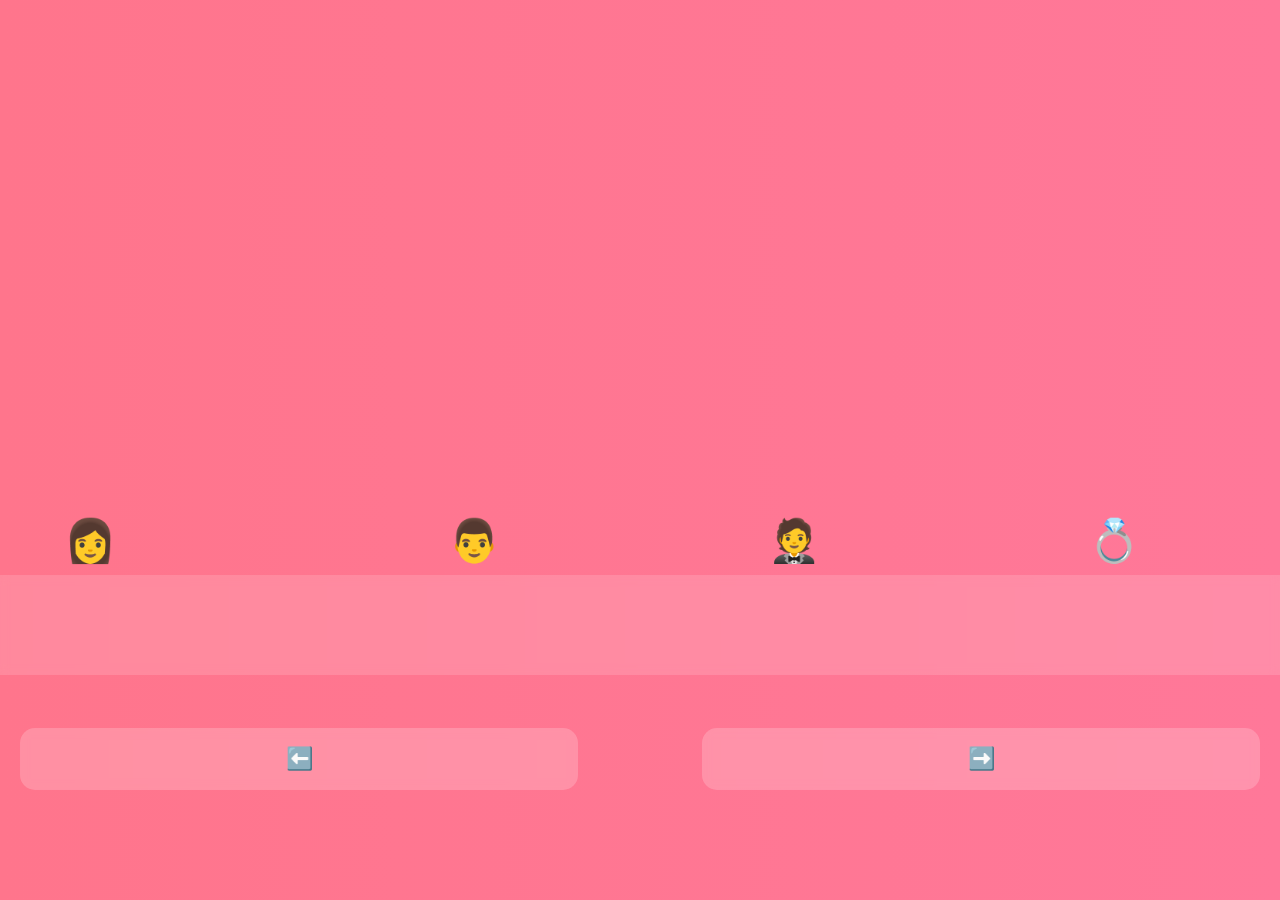
==== index.html @ 553edc07 "Add initial HTML structure for Love RPG game" ====
<!DOCTYPE html>
<html lang="de">
<head>
<meta charset="UTF-8">
<meta name="viewport" content="width=device-width, initial-scale=1.0, viewport-fit=cover">
<title>Ellahas Love RPG ❤️</title>

<style>
*{margin:0;padding:0;box-sizing:border-box;}

body{
font-family:-apple-system,BlinkMacSystemFont,sans-serif;
background:linear-gradient(270deg,#ff758c,#ff7eb3,#ff758c);
background-size:600% 600%;
animation:bgMove 12s ease infinite;
overflow:hidden;
color:white;
}

@keyframes bgMove{
0%{background-position:0% 50%}
50%{background-position:100% 50%}
100%{background-position:0% 50%}
}

#game{
position:relative;
height:75vh;
width:100vw;
overflow:hidden;
}

#ground{
position:absolute;
bottom:0;
width:100%;
height:100px;
background:rgba(255,255,255,0.15);
backdrop-filter:blur(5px);
}

#player{
position:absolute;
bottom:110px;
left:5%;
font-size:42px;
transition:0.15s linear;
}

.npc{
position:absolute;
bottom:110px;
font-size:42px;
}

#npc1{left:35%;}
#npc2{left:60%;}
#npc3{left:85%;}

#dialog{
position:fixed;
bottom:0;
width:100%;
background:rgba(0,0,0,0.85);
padding:20px;
display:none;
animation:slideUp 0.3s ease;
}

@keyframes slideUp{
from{transform:translateY(100%);}
to{transform:translateY(0);}
}

#dialog p{
margin-bottom:10px;
font-size:18px;
}

input{
width:100%;
padding:14px;
border-radius:10px;
border:none;
font-size:18px;
margin-bottom:10px;
}

button{
width:48%;
padding:14px;
border:none;
border-radius:10px;
font-size:18px;
background:#ff4d6d;
color:white;
}

#controls{
position:fixed;
bottom:110px;
width:100%;
display:flex;
justify-content:space-between;
padding:0 20px;
}

.ctrlBtn{
width:45%;
padding:18px;
font-size:22px;
border:none;
border-radius:15px;
background:rgba(255,255,255,0.2);
color:white;
backdrop-filter:blur(5px);
}

.heart{
position:fixed;
font-size:24px;
animation:fall 3s linear forwards;
}

@keyframes fall{
0%{transform:translateY(-50px);opacity:1;}
100%{transform:translateY(110vh);opacity:0;}
}

#final{
display:none;
position:fixed;
top:0;
left:0;
width:100%;
height:100%;
background:rgba(0,0,0,0.9);
justify-content:center;
align-items:center;
text-align:center;
flex-direction:column;
animation:fadeIn 1s ease forwards;
}

@keyframes fadeIn{
from{opacity:0;}
to{opacity:1;}
}

#final h1{
font-size:32px;
margin-bottom:20px;
}

</style>
</head>

<body>

<div id="game">
<div id="player">👩</div>
<div class="npc" id="npc1">👨</div>
<div class="npc" id="npc2">🤵</div>
<div class="npc" id="npc3">💍</div>
<div id="ground"></div>
</div>

<div id="controls">
<button class="ctrlBtn" onclick="move(-4)">⬅️</button>
<button class="ctrlBtn" onclick="move(4)">➡️</button>
</div>

<div id="dialog">
<p id="question"></p>
<input id="answer" placeholder="TT.MM.JJJJ">
<button onclick="submitAnswer()">Antwort</button>
</div>

<div id="final">
<h1>❤️ Ellaha ❤️</h1>
<p>Du hast jeden Weg gemeistert.</p>
<p>Und ich wähle dich.</p>
<p>Heute. Morgen. Für immer.</p>
</div>

<script>

let pos=5;
let stage=1;

function move(step){
pos+=step;
if(pos<0)pos=0;
if(pos>90)pos=90;
document.getElementById("player").style.left=pos+"%";
checkNPC();
}

function checkNPC(){
if(stage===1 && pos>33 && pos<40){
openDialog("Weißt du noch… wann wurdest du geboren?");
}
if(stage===2 && pos>58 && pos<65){
openDialog("Wann war unser erstes Date?");
}
if(stage===3 && pos>83){
openDialog("Wann haben wir geheiratet?");
}
}

function openDialog(text){
document.getElementById("question").innerText=text;
document.getElementById("dialog").style.display="block";
}

function closeDialog(){
document.getElementById("dialog").style.display="none";
document.getElementById("answer").value="";
}

function hearts(amount){
for(let i=0;i<amount;i++){
let h=document.createElement("div");
h.className="heart";
h.innerHTML="❤️";
h.style.left=Math.random()*100+"vw";
h.style.fontSize=(20+Math.random()*25)+"px";
document.body.appendChild(h);
setTimeout(()=>h.remove(),3000);
}
}

function explosion(){
setInterval(()=>{
let h=document.createElement("div");
h.className="heart";
h.innerHTML="❤️";
h.style.left=Math.random()*100+"vw";
h.style.fontSize="40px";
document.body.appendChild(h);
setTimeout(()=>h.remove(),3000);
},200);
}

function submitAnswer(){
let val=document.getElementById("answer").value;

if(stage===1 && val==="10.03.1993"){
hearts(15);
stage=2;
closeDialog();
}
else if(stage===2 && val==="14.06.2025"){
hearts(30);
stage=3;
closeDialog();
}
else if(stage===3 && val==="24.08.2025"){
hearts(60);
closeDialog();
document.getElementById("final").style.display="flex";
explosion();
}
else{
navigator.vibrate && navigator.vibrate(200);
alert("Fast ❤️ Versuch es nochmal");
}
}

</script>

</body>
</html>
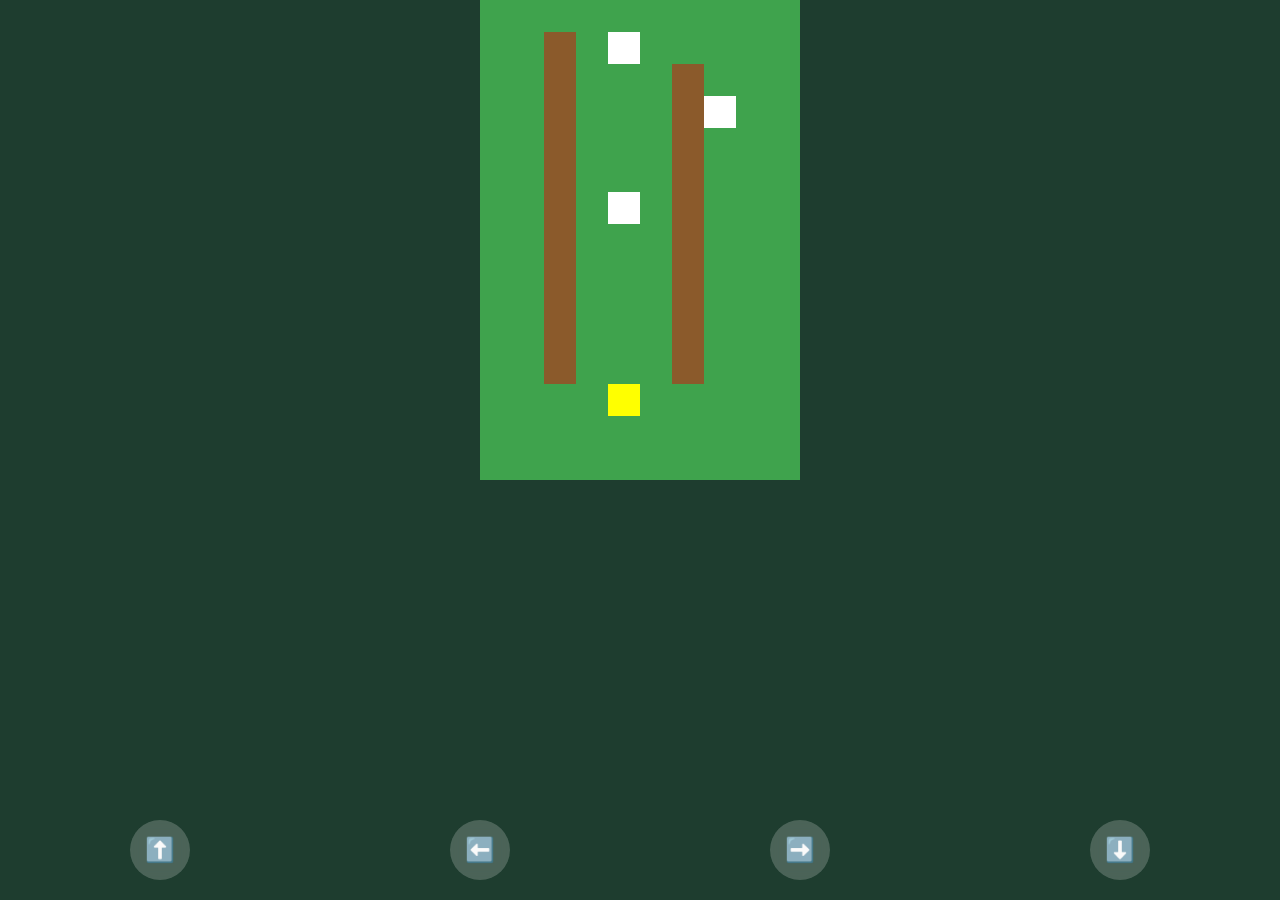
==== commit 297ca0f3: "Add initial HTML structure for RPG game" ====
--- a/index.html
+++ b/index.html
@@ -3,128 +3,68 @@
 <head>
 <meta charset="UTF-8">
 <meta name="viewport" content="width=device-width, initial-scale=1.0, viewport-fit=cover">
-<title>Ellahas Love RPG ❤️</title>
+<title>Ellahas Zelda Love RPG ❤️</title>
 
 <style>
 *{margin:0;padding:0;box-sizing:border-box;}
-
 body{
+background:#1e3d2f;
 font-family:-apple-system,BlinkMacSystemFont,sans-serif;
-background:linear-gradient(270deg,#ff758c,#ff7eb3,#ff758c);
-background-size:600% 600%;
-animation:bgMove 12s ease infinite;
 overflow:hidden;
 color:white;
 }
 
-@keyframes bgMove{
-0%{background-position:0% 50%}
-50%{background-position:100% 50%}
-100%{background-position:0% 50%}
-}
-
-#game{
-position:relative;
-height:75vh;
-width:100vw;
-overflow:hidden;
-}
-
-#ground{
-position:absolute;
-bottom:0;
-width:100%;
-height:100px;
-background:rgba(255,255,255,0.15);
+canvas{
+display:block;
+margin:0 auto;
+background:#3fa34d;
+image-rendering:pixelated;
+}
+
+#controls{
+position:fixed;
+bottom:20px;
+width:100%;
+display:flex;
+justify-content:space-around;
+}
+
+.ctrl{
+width:60px;
+height:60px;
+border-radius:50%;
+border:none;
+font-size:24px;
+background:rgba(255,255,255,0.2);
+color:white;
 backdrop-filter:blur(5px);
 }
-
-#player{
-position:absolute;
-bottom:110px;
-left:5%;
-font-size:42px;
-transition:0.15s linear;
-}
-
-.npc{
-position:absolute;
-bottom:110px;
-font-size:42px;
-}
-
-#npc1{left:35%;}
-#npc2{left:60%;}
-#npc3{left:85%;}
 
 #dialog{
 position:fixed;
 bottom:0;
 width:100%;
-background:rgba(0,0,0,0.85);
-padding:20px;
+background:rgba(0,0,0,0.9);
+padding:15px;
 display:none;
-animation:slideUp 0.3s ease;
-}
-
-@keyframes slideUp{
-from{transform:translateY(100%);}
-to{transform:translateY(0);}
-}
-
-#dialog p{
-margin-bottom:10px;
-font-size:18px;
 }
 
 input{
 width:100%;
-padding:14px;
-border-radius:10px;
+padding:10px;
+margin-top:8px;
+border-radius:8px;
 border:none;
-font-size:18px;
-margin-bottom:10px;
-}
-
-button{
-width:48%;
-padding:14px;
+}
+
+button.answer{
+margin-top:8px;
+width:100%;
+padding:10px;
 border:none;
-border-radius:10px;
-font-size:18px;
+border-radius:8px;
 background:#ff4d6d;
 color:white;
-}
-
-#controls{
-position:fixed;
-bottom:110px;
-width:100%;
-display:flex;
-justify-content:space-between;
-padding:0 20px;
-}
-
-.ctrlBtn{
-width:45%;
-padding:18px;
-font-size:22px;
-border:none;
-border-radius:15px;
-background:rgba(255,255,255,0.2);
-color:white;
-backdrop-filter:blur(5px);
-}
-
-.heart{
-position:fixed;
-font-size:24px;
-animation:fall 3s linear forwards;
-}
-
-@keyframes fall{
-0%{transform:translateY(-50px);opacity:1;}
-100%{transform:translateY(110vh);opacity:0;}
 }
 
 #final{
@@ -134,81 +74,119 @@
 left:0;
 width:100%;
 height:100%;
-background:rgba(0,0,0,0.9);
+background:black;
 justify-content:center;
 align-items:center;
+flex-direction:column;
 text-align:center;
-flex-direction:column;
-animation:fadeIn 1s ease forwards;
-}
-
-@keyframes fadeIn{
-from{opacity:0;}
-to{opacity:1;}
-}
-
-#final h1{
-font-size:32px;
-margin-bottom:20px;
-}
-
+}
 </style>
 </head>
 
 <body>
 
-<div id="game">
-<div id="player">👩</div>
-<div class="npc" id="npc1">👨</div>
-<div class="npc" id="npc2">🤵</div>
-<div class="npc" id="npc3">💍</div>
-<div id="ground"></div>
-</div>
+<canvas id="game" width="320" height="480"></canvas>
 
 <div id="controls">
-<button class="ctrlBtn" onclick="move(-4)">⬅️</button>
-<button class="ctrlBtn" onclick="move(4)">➡️</button>
+<button class="ctrl" onclick="move(0,-1)">⬆️</button>
+<button class="ctrl" onclick="move(-1,0)">⬅️</button>
+<button class="ctrl" onclick="move(1,0)">➡️</button>
+<button class="ctrl" onclick="move(0,1)">⬇️</button>
 </div>
 
 <div id="dialog">
 <p id="question"></p>
 <input id="answer" placeholder="TT.MM.JJJJ">
-<button onclick="submitAnswer()">Antwort</button>
+<button class="answer" onclick="checkAnswer()">Antwort</button>
 </div>
 
 <div id="final">
 <h1>❤️ Ellaha ❤️</h1>
-<p>Du hast jeden Weg gemeistert.</p>
-<p>Und ich wähle dich.</p>
-<p>Heute. Morgen. Für immer.</p>
+<p>Unsere Reise endet nie.</p>
+<p>Du bist mein Abenteuer.</p>
 </div>
 
 <script>
-
-let pos=5;
+const canvas=document.getElementById("game");
+const ctx=canvas.getContext("2d");
+
+const tile=32;
 let stage=1;
 
-function move(step){
-pos+=step;
-if(pos<0)pos=0;
-if(pos>90)pos=90;
-document.getElementById("player").style.left=pos+"%";
+let player={x:4,y:12};
+let npcs=[
+{x:4,y:6},
+{x:7,y:3},
+{x:4,y:1}
+];
+
+const map=[
+"GGGGGGGGGG",
+"GGTGGGGGGG",
+"GGTGGGTGGG",
+"GGTGGGTGGG",
+"GGTGGGTGGG",
+"GGTGGGTGGG",
+"GGTGGGTGGG",
+"GGTGGGTGGG",
+"GGTGGGTGGG",
+"GGTGGGTGGG",
+"GGTGGGTGGG",
+"GGTGGGTGGG",
+"GGGGGGGGGG"
+];
+
+function draw(){
+ctx.clearRect(0,0,canvas.width,canvas.height);
+
+for(let y=0;y<map.length;y++){
+for(let x=0;x<map[y].length;x++){
+if(map[y][x]==="G"){
+ctx.fillStyle="#3fa34d";
+ctx.fillRect(x*tile,y*tile,tile,tile);
+}
+if(map[y][x]==="T"){
+ctx.fillStyle="#8b5a2b";
+ctx.fillRect(x*tile,y*tile,tile,tile);
+}
+}
+}
+
+ctx.fillStyle="yellow";
+ctx.fillRect(player.x*tile,player.y*tile,tile,tile);
+
+ctx.fillStyle="white";
+npcs.forEach(n=>{
+ctx.fillRect(n.x*tile,n.y*tile,tile,tile);
+});
+}
+
+function move(dx,dy){
+let nx=player.x+dx;
+let ny=player.y+dy;
+
+if(nx>=0 && nx<10 && ny>=0 && ny<13){
+player.x=nx;
+player.y=ny;
 checkNPC();
+draw();
+}
 }
 
 function checkNPC(){
-if(stage===1 && pos>33 && pos<40){
-openDialog("Weißt du noch… wann wurdest du geboren?");
-}
-if(stage===2 && pos>58 && pos<65){
-openDialog("Wann war unser erstes Date?");
-}
-if(stage===3 && pos>83){
-openDialog("Wann haben wir geheiratet?");
-}
-}
-
-function openDialog(text){
+if(stage<=3){
+let npc=npcs[stage-1];
+if(player.x===npc.x && player.y===npc.y){
+openDialog();
+}
+}
+}
+
+function openDialog(){
+let text="";
+if(stage===1) text="Wann bist du geboren?";
+if(stage===2) text="Wann war unser erstes Date?";
+if(stage===3) text="Wann haben wir geheiratet?";
 document.getElementById("question").innerText=text;
 document.getElementById("dialog").style.display="block";
 }
@@ -221,52 +199,41 @@
 function hearts(amount){
 for(let i=0;i<amount;i++){
 let h=document.createElement("div");
-h.className="heart";
 h.innerHTML="❤️";
+h.style.position="fixed";
 h.style.left=Math.random()*100+"vw";
-h.style.fontSize=(20+Math.random()*25)+"px";
+h.style.top="-20px";
+h.style.fontSize=(20+Math.random()*30)+"px";
 document.body.appendChild(h);
+h.animate([{transform:"translateY(0px)"},{transform:"translateY(600px)"}],{duration:3000});
 setTimeout(()=>h.remove(),3000);
 }
 }
 
-function explosion(){
-setInterval(()=>{
-let h=document.createElement("div");
-h.className="heart";
-h.innerHTML="❤️";
-h.style.left=Math.random()*100+"vw";
-h.style.fontSize="40px";
-document.body.appendChild(h);
-setTimeout(()=>h.remove(),3000);
-},200);
-}
-
-function submitAnswer(){
+function checkAnswer(){
 let val=document.getElementById("answer").value;
 
 if(stage===1 && val==="10.03.1993"){
 hearts(15);
-stage=2;
+stage++;
 closeDialog();
 }
 else if(stage===2 && val==="14.06.2025"){
 hearts(30);
-stage=3;
+stage++;
 closeDialog();
 }
 else if(stage===3 && val==="24.08.2025"){
 hearts(60);
 closeDialog();
 document.getElementById("final").style.display="flex";
-explosion();
 }
 else{
-navigator.vibrate && navigator.vibrate(200);
-alert("Fast ❤️ Versuch es nochmal");
-}
-}
-
+alert("Fast ❤️");
+}
+}
+
+draw();
 </script>
 
 </body>
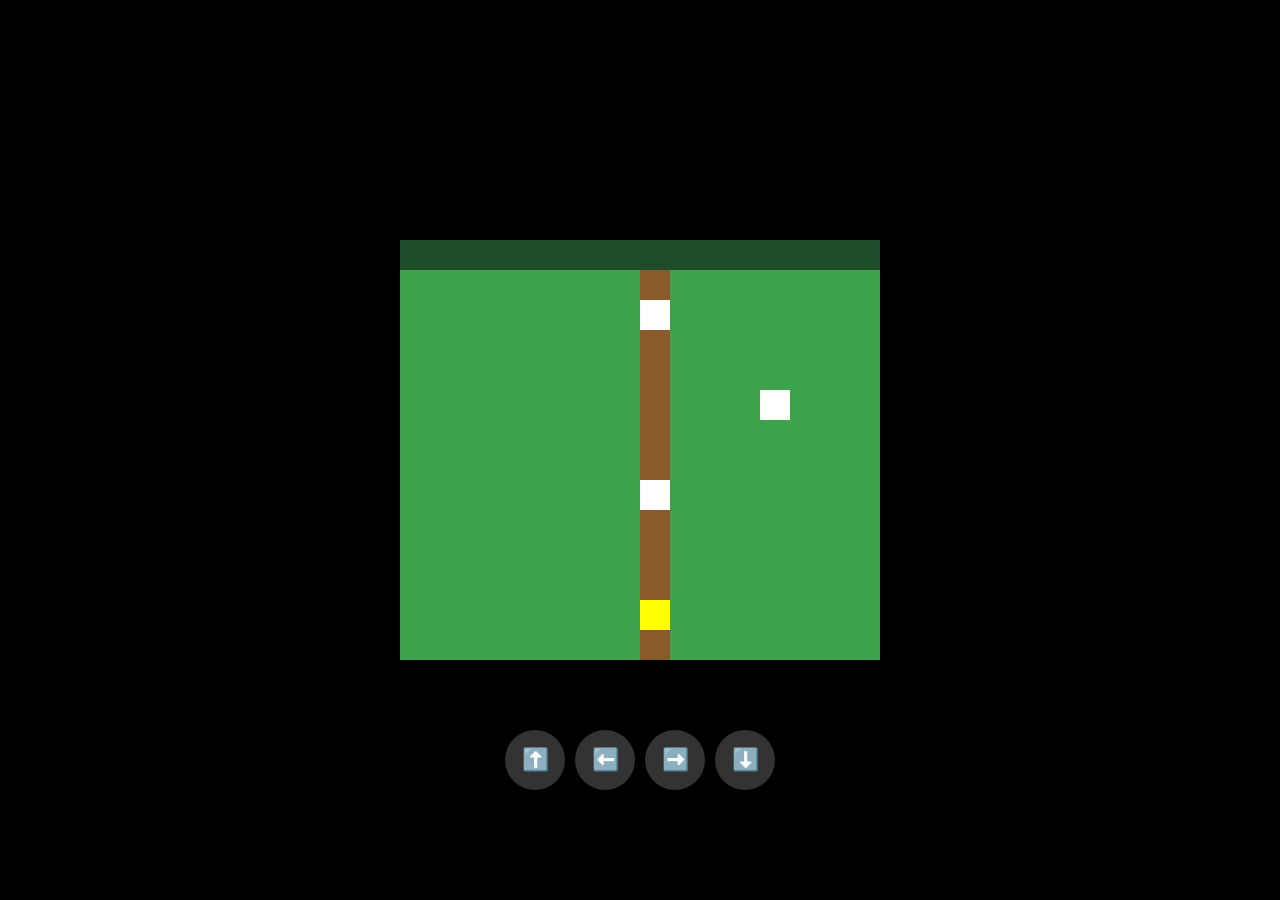
==== commit c78ad0cc: "Add initial HTML structure for game" ====
--- a/index.html
+++ b/index.html
@@ -3,30 +3,73 @@
 <head>
 <meta charset="UTF-8">
 <meta name="viewport" content="width=device-width, initial-scale=1.0, viewport-fit=cover">
-<title>Ellahas Zelda Love RPG ❤️</title>
+<title>Ellahas 16‑Bit Liebesabenteuer ❤️</title>
 
 <style>
-*{margin:0;padding:0;box-sizing:border-box;}
-body{
-background:#1e3d2f;
-font-family:-apple-system,BlinkMacSystemFont,sans-serif;
+html,body{
+margin:0;
+background:black;
 overflow:hidden;
+font-family:monospace;
+}
+
+#container{
+display:flex;
+justify-content:center;
+align-items:center;
+height:100vh;
+}
+
+canvas{
+image-rendering:pixelated;
+width:100vw;
+max-width:480px;
+height:auto;
+background:#2c5f2d;
+}
+
+#dialog{
+position:fixed;
+bottom:0;
+width:100%;
+max-width:480px;
+left:50%;
+transform:translateX(-50%);
+background:#111;
 color:white;
-}
-
-canvas{
-display:block;
-margin:0 auto;
-background:#3fa34d;
-image-rendering:pixelated;
+padding:12px;
+display:none;
+border-top:4px solid white;
+}
+
+#dialogText{
+min-height:40px;
+}
+
+input{
+width:100%;
+margin-top:8px;
+padding:8px;
+font-size:16px;
+}
+
+button{
+width:100%;
+margin-top:6px;
+padding:8px;
+font-size:16px;
+background:#ff4d6d;
+color:white;
+border:none;
 }
 
 #controls{
 position:fixed;
-bottom:20px;
+bottom:110px;
 width:100%;
 display:flex;
-justify-content:space-around;
+justify-content:center;
+gap:10px;
 }
 
 .ctrl{
@@ -34,58 +77,17 @@
 height:60px;
 border-radius:50%;
 border:none;
-font-size:24px;
+font-size:22px;
 background:rgba(255,255,255,0.2);
 color:white;
-backdrop-filter:blur(5px);
-}
-
-#dialog{
-position:fixed;
-bottom:0;
-width:100%;
-background:rgba(0,0,0,0.9);
-padding:15px;
-display:none;
-}
-
-input{
-width:100%;
-padding:10px;
-margin-top:8px;
-border-radius:8px;
-border:none;
-}
-
-button.answer{
-margin-top:8px;
-width:100%;
-padding:10px;
-border:none;
-border-radius:8px;
-background:#ff4d6d;
-color:white;
-}
-
-#final{
-display:none;
-position:fixed;
-top:0;
-left:0;
-width:100%;
-height:100%;
-background:black;
-justify-content:center;
-align-items:center;
-flex-direction:column;
-text-align:center;
 }
 </style>
 </head>
-
 <body>
 
-<canvas id="game" width="320" height="480"></canvas>
+<div id="container">
+<canvas id="game" width="256" height="224"></canvas>
+</div>
 
 <div id="controls">
 <button class="ctrl" onclick="move(0,-1)">⬆️</button>
@@ -95,81 +97,71 @@
 </div>
 
 <div id="dialog">
-<p id="question"></p>
+<div id="dialogText"></div>
 <input id="answer" placeholder="TT.MM.JJJJ">
-<button class="answer" onclick="checkAnswer()">Antwort</button>
-</div>
-
-<div id="final">
-<h1>❤️ Ellaha ❤️</h1>
-<p>Unsere Reise endet nie.</p>
-<p>Du bist mein Abenteuer.</p>
+<button onclick="submitAnswer()">Antwort</button>
 </div>
 
 <script>
 const canvas=document.getElementById("game");
 const ctx=canvas.getContext("2d");
 
-const tile=32;
+const tile=16;
 let stage=1;
-
-let player={x:4,y:12};
-let npcs=[
-{x:4,y:6},
-{x:7,y:3},
-{x:4,y:1}
+let typingIndex=0;
+let typingText="";
+let typingInterval;
+
+let player={x:8,y:12,frame:0};
+
+const npcs=[
+{x:8,y:8},
+{x:12,y:5},
+{x:8,y:2}
 ];
 
-const map=[
-"GGGGGGGGGG",
-"GGTGGGGGGG",
-"GGTGGGTGGG",
-"GGTGGGTGGG",
-"GGTGGGTGGG",
-"GGTGGGTGGG",
-"GGTGGGTGGG",
-"GGTGGGTGGG",
-"GGTGGGTGGG",
-"GGTGGGTGGG",
-"GGTGGGTGGG",
-"GGTGGGTGGG",
-"GGGGGGGGGG"
-];
-
-function draw(){
-ctx.clearRect(0,0,canvas.width,canvas.height);
-
-for(let y=0;y<map.length;y++){
-for(let x=0;x<map[y].length;x++){
-if(map[y][x]==="G"){
-ctx.fillStyle="#3fa34d";
+function drawTile(x,y,color){
+ctx.fillStyle=color;
 ctx.fillRect(x*tile,y*tile,tile,tile);
 }
-if(map[y][x]==="T"){
-ctx.fillStyle="#8b5a2b";
-ctx.fillRect(x*tile,y*tile,tile,tile);
-}
-}
-}
-
+
+function drawMap(){
+for(let y=0;y<14;y++){
+for(let x=0;x<16;x++){
+drawTile(x,y,"#3fa34d"); // grass
+if(x===8) drawTile(x,y,"#8b5a2b"); // path
+if(y===0) drawTile(x,y,"#1f4d2b"); // trees line
+}
+}
+}
+
+function drawPlayer(){
 ctx.fillStyle="yellow";
 ctx.fillRect(player.x*tile,player.y*tile,tile,tile);
-
+}
+
+function drawNPCs(){
 ctx.fillStyle="white";
 npcs.forEach(n=>{
 ctx.fillRect(n.x*tile,n.y*tile,tile,tile);
 });
 }
 
+function render(){
+ctx.clearRect(0,0,256,224);
+drawMap();
+drawNPCs();
+drawPlayer();
+}
+
 function move(dx,dy){
 let nx=player.x+dx;
 let ny=player.y+dy;
-
-if(nx>=0 && nx<10 && ny>=0 && ny<13){
+if(nx>=0 && nx<16 && ny>=0 && ny<14){
 player.x=nx;
 player.y=ny;
 checkNPC();
-draw();
+render();
 }
 }
 
@@ -184,11 +176,26 @@
 
 function openDialog(){
 let text="";
-if(stage===1) text="Wann bist du geboren?";
+if(stage===1) text="Weißt du noch… wann wurdest du geboren?";
 if(stage===2) text="Wann war unser erstes Date?";
 if(stage===3) text="Wann haben wir geheiratet?";
-document.getElementById("question").innerText=text;
 document.getElementById("dialog").style.display="block";
+typeText(text);
+}
+
+function typeText(text){
+typingText=text;
+typingIndex=0;
+document.getElementById("dialogText").innerText="";
+clearInterval(typingInterval);
+typingInterval=setInterval(()=>{
+if(typingIndex<typingText.length){
+document.getElementById("dialogText").innerText+=typingText[typingIndex];
+typingIndex++;
+}else{
+clearInterval(typingInterval);
+}
+},30);
 }
 
 function closeDialog(){
@@ -203,14 +210,14 @@
 h.style.position="fixed";
 h.style.left=Math.random()*100+"vw";
 h.style.top="-20px";
-h.style.fontSize=(20+Math.random()*30)+"px";
+h.style.fontSize=(20+Math.random()*20)+"px";
 document.body.appendChild(h);
-h.animate([{transform:"translateY(0px)"},{transform:"translateY(600px)"}],{duration:3000});
-setTimeout(()=>h.remove(),3000);
-}
-}
-
-function checkAnswer(){
+h.animate([{transform:"translateY(0px)"},{transform:"translateY(600px)"}],{duration:2000});
+setTimeout(()=>h.remove(),2000);
+}
+}
+
+function submitAnswer(){
 let val=document.getElementById("answer").value;
 
 if(stage===1 && val==="10.03.1993"){
@@ -226,14 +233,23 @@
 else if(stage===3 && val==="24.08.2025"){
 hearts(60);
 closeDialog();
-document.getElementById("final").style.display="flex";
+showFinal();
 }
 else{
 alert("Fast ❤️");
 }
 }
 
-draw();
+function showFinal(){
+ctx.fillStyle="black";
+ctx.fillRect(0,0,256,224);
+ctx.fillStyle="white";
+ctx.font="16px monospace";
+ctx.fillText("❤️ Ellaha ❤️",60,100);
+ctx.fillText("Du bist mein Abenteuer.",40,130);
+}
+
+render();
 </script>
 
 </body>
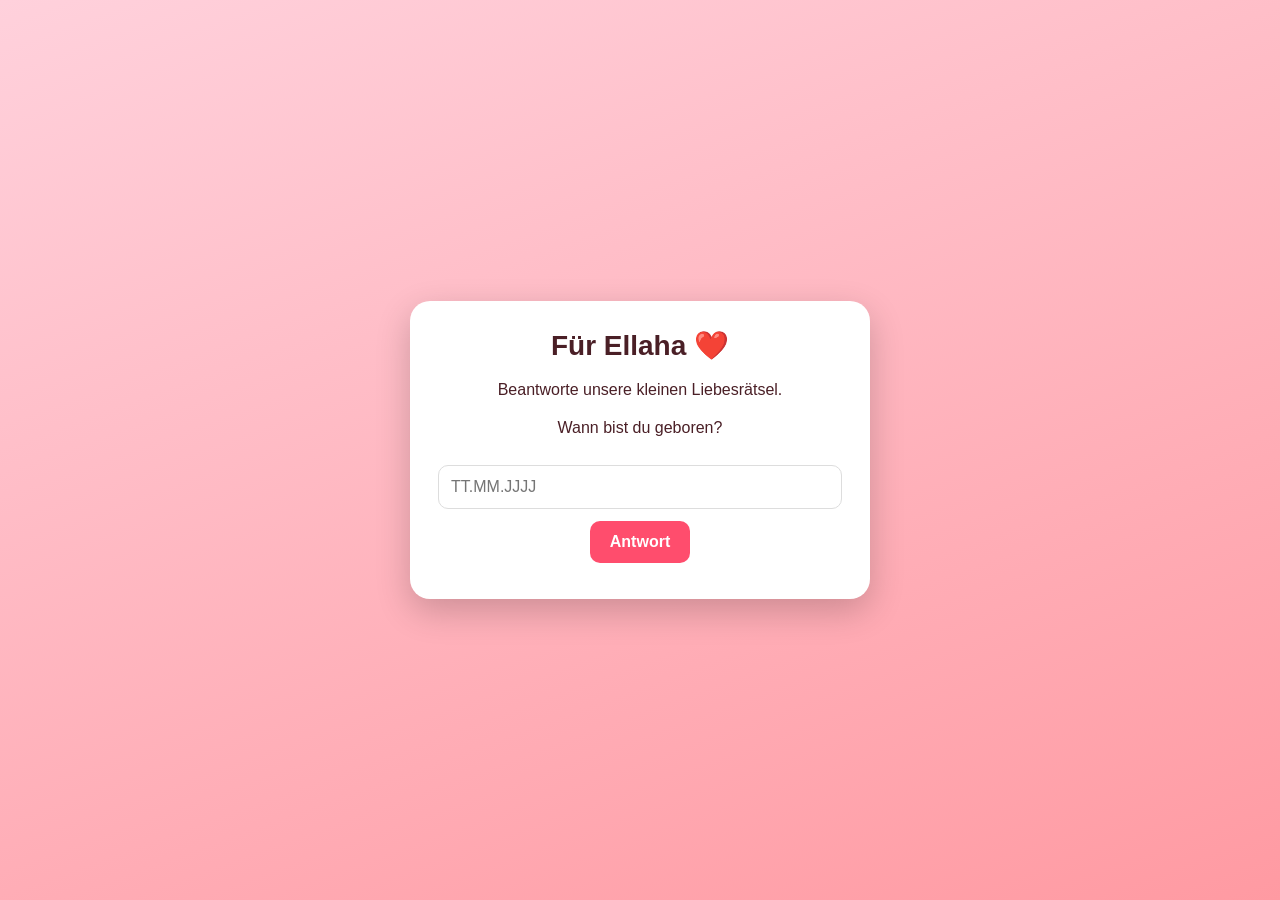
==== commit 2ca37c4d: "Add files via upload" ====
--- a/index.html
+++ b/index.html
@@ -1,255 +1,225 @@
+
 <!DOCTYPE html>
 <html lang="de">
 <head>
 <meta charset="UTF-8">
-<meta name="viewport" content="width=device-width, initial-scale=1.0, viewport-fit=cover">
-<title>Ellahas 16‑Bit Liebesabenteuer ❤️</title>
+<meta name="viewport" content="width=device-width, initial-scale=1.0">
+<title>Für Ellaha ❤️</title>
 
 <style>
-html,body{
+
+body{
 margin:0;
-background:black;
-overflow:hidden;
-font-family:monospace;
-}
-
-#container{
+font-family:-apple-system,BlinkMacSystemFont,"Segoe UI",Roboto,Arial;
+background:linear-gradient(160deg,#ffd1dc,#ff9aa2);
 display:flex;
 justify-content:center;
 align-items:center;
-height:100vh;
-}
-
-canvas{
-image-rendering:pixelated;
-width:100vw;
-max-width:480px;
-height:auto;
-background:#2c5f2d;
-}
-
-#dialog{
-position:fixed;
-bottom:0;
-width:100%;
-max-width:480px;
-left:50%;
-transform:translateX(-50%);
-background:#111;
-color:white;
+min-height:100vh;
+text-align:center;
+color:#4a1f26;
+overflow-x:hidden;
+}
+
+.container{
+width:92%;
+max-width:420px;
+background:white;
+border-radius:20px;
+padding:28px 20px 36px 20px;
+box-shadow:0 12px 35px rgba(0,0,0,0.2);
+}
+
+h1{
+margin-top:0;
+font-size:28px;
+}
+
+.question{
+display:none;
+margin-top:20px;
+animation:fade 0.6s ease;
+}
+
+input{
+width:90%;
 padding:12px;
-display:none;
-border-top:4px solid white;
-}
-
-#dialogText{
-min-height:40px;
-}
-
-input{
-width:100%;
-margin-top:8px;
-padding:8px;
 font-size:16px;
+border-radius:10px;
+border:1px solid #ddd;
+margin-top:12px;
 }
 
 button{
-width:100%;
-margin-top:6px;
-padding:8px;
+margin-top:12px;
+padding:12px 20px;
 font-size:16px;
+border:none;
+border-radius:10px;
 background:#ff4d6d;
 color:white;
-border:none;
-}
-
-#controls{
+font-weight:bold;
+}
+
+button:active{
+transform:scale(0.97);
+}
+
+@keyframes fade{
+from{opacity:0;transform:translateY(10px)}
+to{opacity:1;transform:translateY(0)}
+}
+
+.heart{
 position:fixed;
-bottom:110px;
-width:100%;
-display:flex;
-justify-content:center;
-gap:10px;
-}
-
-.ctrl{
-width:60px;
-height:60px;
-border-radius:50%;
-border:none;
+pointer-events:none;
+animation:fall linear forwards;
+}
+
+@keyframes fall{
+0%{transform:translateY(-10vh) rotate(0deg);opacity:1;}
+100%{transform:translateY(110vh) rotate(360deg);opacity:0;}
+}
+
+#final{
+display:none;
 font-size:22px;
-background:rgba(255,255,255,0.2);
-color:white;
-}
+margin-top:15px;
+animation:fade 1s ease;
+}
+
 </style>
 </head>
+
 <body>
 
-<div id="container">
-<canvas id="game" width="256" height="224"></canvas>
-</div>
-
-<div id="controls">
-<button class="ctrl" onclick="move(0,-1)">⬆️</button>
-<button class="ctrl" onclick="move(-1,0)">⬅️</button>
-<button class="ctrl" onclick="move(1,0)">➡️</button>
-<button class="ctrl" onclick="move(0,1)">⬇️</button>
-</div>
-
-<div id="dialog">
-<div id="dialogText"></div>
-<input id="answer" placeholder="TT.MM.JJJJ">
-<button onclick="submitAnswer()">Antwort</button>
+<div class="container">
+
+<h1>Für Ellaha ❤️</h1>
+<p>Beantworte unsere kleinen Liebesrätsel.</p>
+
+<div class="question" id="q1box">
+<p>Wann bist du geboren?</p>
+<input id="q1" placeholder="TT.MM.JJJJ">
+<br>
+<button onclick="check(1)">Antwort</button>
+</div>
+
+<div class="question" id="q2box">
+<p>Wann war unser erstes Date?</p>
+<input id="q2" placeholder="TT.MM.JJJJ">
+<br>
+<button onclick="check(2)">Antwort</button>
+</div>
+
+<div class="question" id="q3box">
+<p>Wann haben wir uns verlobt?</p>
+<input id="q3" placeholder="TT.MM.JJJJ">
+<br>
+<button onclick="check(3)">Antwort</button>
+</div>
+
+<div class="question" id="q4box">
+<p>Wann haben wir geheiratet?</p>
+<input id="q4" placeholder="TT.MM.JJJJ">
+<br>
+<button onclick="check(4)">Antwort</button>
+</div>
+
+<div id="final">
+❤️ Ellaha ❤️
+<br><br>
+Jeder dieser Tage hat mein Leben verändert.
+<br><br>
+Und das Schönste ist:
+<br><br>
+Unsere Geschichte hat gerade erst begonnen.
+</div>
+
 </div>
 
 <script>
-const canvas=document.getElementById("game");
-const ctx=canvas.getContext("2d");
-
-const tile=16;
-let stage=1;
-let typingIndex=0;
-let typingText="";
-let typingInterval;
-
-let player={x:8,y:12,frame:0};
-
-const npcs=[
-{x:8,y:8},
-{x:12,y:5},
-{x:8,y:2}
-];
-
-function drawTile(x,y,color){
-ctx.fillStyle=color;
-ctx.fillRect(x*tile,y*tile,tile,tile);
-}
-
-function drawMap(){
-for(let y=0;y<14;y++){
-for(let x=0;x<16;x++){
-drawTile(x,y,"#3fa34d"); // grass
-if(x===8) drawTile(x,y,"#8b5a2b"); // path
-if(y===0) drawTile(x,y,"#1f4d2b"); // trees line
-}
-}
-}
-
-function drawPlayer(){
-ctx.fillStyle="yellow";
-ctx.fillRect(player.x*tile,player.y*tile,tile,tile);
-}
-
-function drawNPCs(){
-ctx.fillStyle="white";
-npcs.forEach(n=>{
-ctx.fillRect(n.x*tile,n.y*tile,tile,tile);
-});
-}
-
-function render(){
-ctx.clearRect(0,0,256,224);
-drawMap();
-drawNPCs();
-drawPlayer();
-}
-
-function move(dx,dy){
-let nx=player.x+dx;
-let ny=player.y+dy;
-if(nx>=0 && nx<16 && ny>=0 && ny<14){
-player.x=nx;
-player.y=ny;
-checkNPC();
-render();
-}
-}
-
-function checkNPC(){
-if(stage<=3){
-let npc=npcs[stage-1];
-if(player.x===npc.x && player.y===npc.y){
-openDialog();
-}
-}
-}
-
-function openDialog(){
-let text="";
-if(stage===1) text="Weißt du noch… wann wurdest du geboren?";
-if(stage===2) text="Wann war unser erstes Date?";
-if(stage===3) text="Wann haben wir geheiratet?";
-document.getElementById("dialog").style.display="block";
-typeText(text);
-}
-
-function typeText(text){
-typingText=text;
-typingIndex=0;
-document.getElementById("dialogText").innerText="";
-clearInterval(typingInterval);
-typingInterval=setInterval(()=>{
-if(typingIndex<typingText.length){
-document.getElementById("dialogText").innerText+=typingText[typingIndex];
-typingIndex++;
+
+const answers={
+1:"10.03.1993",
+2:"14.06.2025",
+3:"23.08.2025",
+4:"24.08.2025"
+}
+
+let level=0
+
+function check(n){
+
+let val=document.getElementById("q"+n).value.trim()
+
+if(val===answers[n]){
+
+level++
+heartEffect(level)
+
+document.getElementById("q"+n+"box").style.display="none"
+
+if(n<4){
+document.getElementById("q"+(n+1)+"box").style.display="block"
 }else{
-clearInterval(typingInterval);
-}
-},30);
-}
-
-function closeDialog(){
-document.getElementById("dialog").style.display="none";
-document.getElementById("answer").value="";
-}
-
-function hearts(amount){
-for(let i=0;i<amount;i++){
-let h=document.createElement("div");
-h.innerHTML="❤️";
-h.style.position="fixed";
-h.style.left=Math.random()*100+"vw";
-h.style.top="-20px";
-h.style.fontSize=(20+Math.random()*20)+"px";
-document.body.appendChild(h);
-h.animate([{transform:"translateY(0px)"},{transform:"translateY(600px)"}],{duration:2000});
-setTimeout(()=>h.remove(),2000);
-}
-}
-
-function submitAnswer(){
-let val=document.getElementById("answer").value;
-
-if(stage===1 && val==="10.03.1993"){
-hearts(15);
-stage++;
-closeDialog();
-}
-else if(stage===2 && val==="14.06.2025"){
-hearts(30);
-stage++;
-closeDialog();
-}
-else if(stage===3 && val==="24.08.2025"){
-hearts(60);
-closeDialog();
-showFinal();
-}
-else{
-alert("Fast ❤️");
-}
-}
-
-function showFinal(){
-ctx.fillStyle="black";
-ctx.fillRect(0,0,256,224);
-ctx.fillStyle="white";
-ctx.font="16px monospace";
-ctx.fillText("❤️ Ellaha ❤️",60,100);
-ctx.fillText("Du bist mein Abenteuer.",40,130);
-}
-
-render();
+document.getElementById("final").style.display="block"
+megaHearts()
+}
+
+}else{
+
+navigator.vibrate?.(200)
+alert("Fast ❤️ Versuch es nochmal")
+
+}
+
+}
+
+function heartEffect(stage){
+
+let count=15*stage
+
+for(let i=0;i<count;i++){
+
+let h=document.createElement("div")
+h.className="heart"
+h.innerHTML="❤️"
+
+h.style.left=Math.random()*100+"vw"
+h.style.fontSize=(16+Math.random()*30*stage)+"px"
+h.style.animationDuration=(3+Math.random()*2)+"s"
+
+document.body.appendChild(h)
+
+setTimeout(()=>h.remove(),5000)
+
+}
+
+}
+
+function megaHearts(){
+
+setInterval(()=>{
+
+let h=document.createElement("div")
+h.className="heart"
+h.innerHTML="❤️"
+
+h.style.left=Math.random()*100+"vw"
+h.style.fontSize=(30+Math.random()*40)+"px"
+h.style.animationDuration=(4+Math.random()*3)+"s"
+
+document.body.appendChild(h)
+
+setTimeout(()=>h.remove(),7000)
+
+},250)
+
+}
+
+document.getElementById("q1box").style.display="block"
+
 </script>
 
 </body>
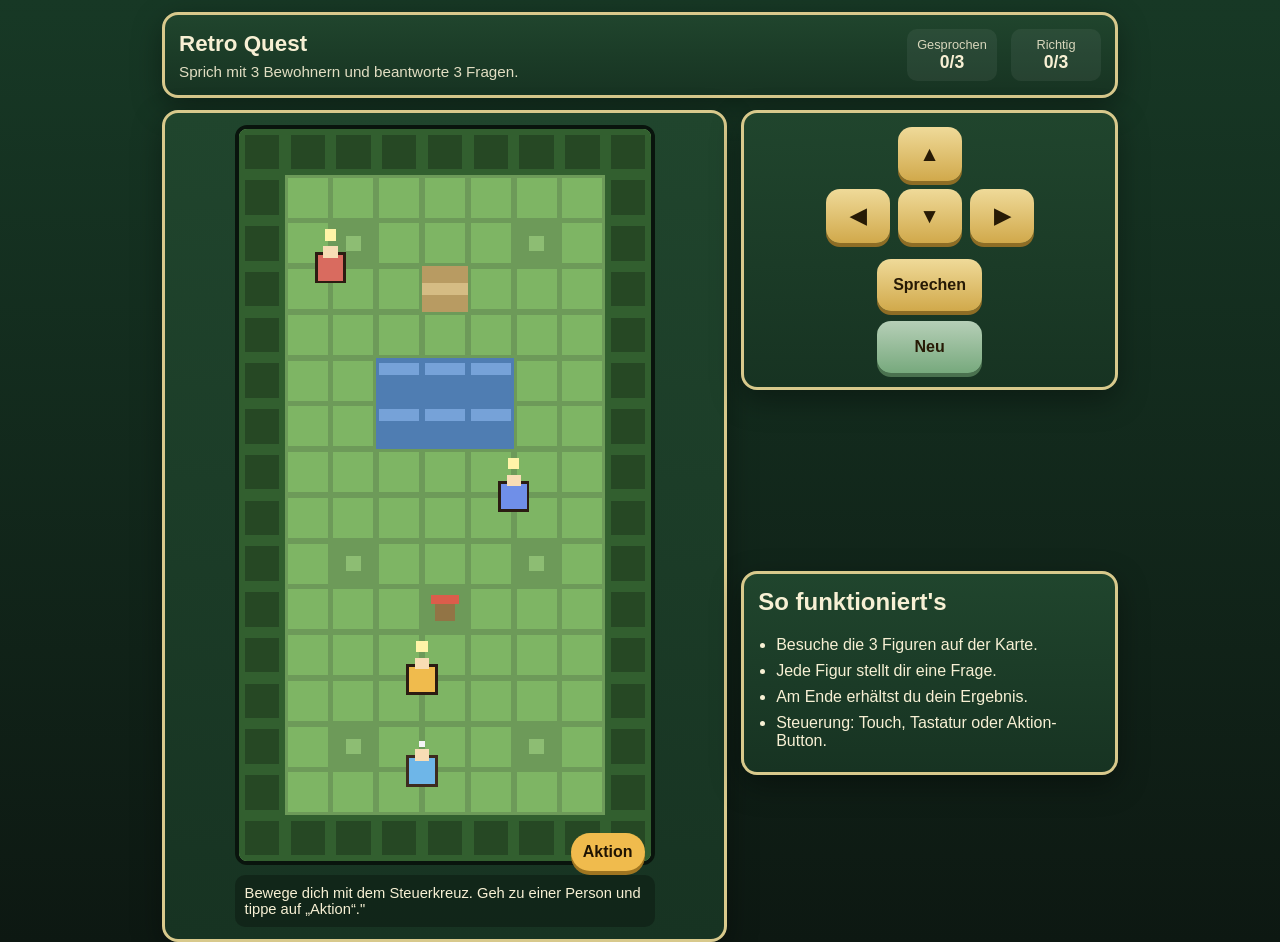
==== commit a08dcbfe: "Add files via upload" ====
--- a/index.html
+++ b/index.html
@@ -1,226 +1,90 @@
-
-<!DOCTYPE html>
+<!doctype html>
 <html lang="de">
 <head>
-<meta charset="UTF-8">
-<meta name="viewport" content="width=device-width, initial-scale=1.0">
-<title>Für Ellaha ❤️</title>
+  <meta charset="UTF-8" />
+  <meta name="viewport" content="width=device-width, initial-scale=1.0, viewport-fit=cover" />
+  <meta name="theme-color" content="#1d4d30" />
+  <title>Retro Quest – Mini RPG</title>
+  <meta name="description" content="Ein kleines mobiles Retro-RPG mit 3 NPCs und 3 Fragen." />
+  <link rel="stylesheet" href="style.css" />
+</head>
+<body>
+  <div class="app-shell">
+    <header class="hud" aria-label="Spielstatus">
+      <div>
+        <h1>Retro Quest</h1>
+        <p>Sprich mit 3 Bewohnern und beantworte 3 Fragen.</p>
+      </div>
+      <div class="status-panel">
+        <div><span>Gesprochen</span><strong id="npcCount">0/3</strong></div>
+        <div><span>Richtig</span><strong id="correctCount">0/3</strong></div>
+      </div>
+    </header>
 
-<style>
+    <main class="game-layout">
+      <section class="game-card">
+        <div class="screen-wrap">
+          <canvas id="game" width="288" height="512" aria-label="Spielfeld"></canvas>
+          <div class="hint" id="hint">Bewege dich mit dem Steuerkreuz. Geh zu einer Person und tippe auf „Aktion“.</div>
+          <button id="actionBtn" class="action-btn" aria-label="Mit Person sprechen">Aktion</button>
+        </div>
+      </section>
 
-body{
-margin:0;
-font-family:-apple-system,BlinkMacSystemFont,"Segoe UI",Roboto,Arial;
-background:linear-gradient(160deg,#ffd1dc,#ff9aa2);
-display:flex;
-justify-content:center;
-align-items:center;
-min-height:100vh;
-text-align:center;
-color:#4a1f26;
-overflow-x:hidden;
-}
+      <section class="controls" aria-label="Steuerung für Touchgeräte">
+        <div class="dpad">
+          <button data-dir="up" aria-label="Nach oben">▲</button>
+          <div class="middle-row">
+            <button data-dir="left" aria-label="Nach links">◀</button>
+            <button data-dir="down" aria-label="Nach unten">▼</button>
+            <button data-dir="right" aria-label="Nach rechts">▶</button>
+          </div>
+        </div>
+        <div class="side-buttons">
+          <button id="talkBtn" class="big-button">Sprechen</button>
+          <button id="restartBtn" class="big-button secondary">Neu</button>
+        </div>
+      </section>
 
-.container{
-width:92%;
-max-width:420px;
-background:white;
-border-radius:20px;
-padding:28px 20px 36px 20px;
-box-shadow:0 12px 35px rgba(0,0,0,0.2);
-}
+      <section class="help-card">
+        <h2>So funktioniert's</h2>
+        <ul>
+          <li>Besuche die 3 Figuren auf der Karte.</li>
+          <li>Jede Figur stellt dir eine Frage.</li>
+          <li>Am Ende erhältst du dein Ergebnis.</li>
+          <li>Steuerung: Touch, Tastatur oder Aktion-Button.</li>
+        </ul>
+      </section>
+    </main>
+  </div>
 
-h1{
-margin-top:0;
-font-size:28px;
-}
+  <div class="modal hidden" id="dialogModal" role="dialog" aria-modal="true" aria-labelledby="dialogTitle">
+    <div class="modal-card">
+      <h2 id="dialogTitle">Gespräch</h2>
+      <p id="dialogText"></p>
+      <form id="questionForm">
+        <fieldset>
+          <legend id="questionLegend">Frage</legend>
+          <div id="answers" class="answers"></div>
+        </fieldset>
+        <div class="modal-actions">
+          <button type="submit" class="big-button">Antwort bestätigen</button>
+        </div>
+      </form>
+      <button id="closeModal" class="close-link" type="button">Schließen</button>
+    </div>
+  </div>
 
-.question{
-display:none;
-margin-top:20px;
-animation:fade 0.6s ease;
-}
+  <div class="modal hidden" id="endModal" role="dialog" aria-modal="true" aria-labelledby="endTitle">
+    <div class="modal-card">
+      <h2 id="endTitle">Abenteuer geschafft</h2>
+      <p id="endText"></p>
+      <div class="modal-actions">
+        <button id="playAgainBtn" class="big-button">Nochmal spielen</button>
+      </div>
+    </div>
+  </div>
 
-input{
-width:90%;
-padding:12px;
-font-size:16px;
-border-radius:10px;
-border:1px solid #ddd;
-margin-top:12px;
-}
-
-button{
-margin-top:12px;
-padding:12px 20px;
-font-size:16px;
-border:none;
-border-radius:10px;
-background:#ff4d6d;
-color:white;
-font-weight:bold;
-}
-
-button:active{
-transform:scale(0.97);
-}
-
-@keyframes fade{
-from{opacity:0;transform:translateY(10px)}
-to{opacity:1;transform:translateY(0)}
-}
-
-.heart{
-position:fixed;
-pointer-events:none;
-animation:fall linear forwards;
-}
-
-@keyframes fall{
-0%{transform:translateY(-10vh) rotate(0deg);opacity:1;}
-100%{transform:translateY(110vh) rotate(360deg);opacity:0;}
-}
-
-#final{
-display:none;
-font-size:22px;
-margin-top:15px;
-animation:fade 1s ease;
-}
-
-</style>
-</head>
-
-<body>
-
-<div class="container">
-
-<h1>Für Ellaha ❤️</h1>
-<p>Beantworte unsere kleinen Liebesrätsel.</p>
-
-<div class="question" id="q1box">
-<p>Wann bist du geboren?</p>
-<input id="q1" placeholder="TT.MM.JJJJ">
-<br>
-<button onclick="check(1)">Antwort</button>
-</div>
-
-<div class="question" id="q2box">
-<p>Wann war unser erstes Date?</p>
-<input id="q2" placeholder="TT.MM.JJJJ">
-<br>
-<button onclick="check(2)">Antwort</button>
-</div>
-
-<div class="question" id="q3box">
-<p>Wann haben wir uns verlobt?</p>
-<input id="q3" placeholder="TT.MM.JJJJ">
-<br>
-<button onclick="check(3)">Antwort</button>
-</div>
-
-<div class="question" id="q4box">
-<p>Wann haben wir geheiratet?</p>
-<input id="q4" placeholder="TT.MM.JJJJ">
-<br>
-<button onclick="check(4)">Antwort</button>
-</div>
-
-<div id="final">
-❤️ Ellaha ❤️
-<br><br>
-Jeder dieser Tage hat mein Leben verändert.
-<br><br>
-Und das Schönste ist:
-<br><br>
-Unsere Geschichte hat gerade erst begonnen.
-</div>
-
-</div>
-
-<script>
-
-const answers={
-1:"10.03.1993",
-2:"14.06.2025",
-3:"23.08.2025",
-4:"24.08.2025"
-}
-
-let level=0
-
-function check(n){
-
-let val=document.getElementById("q"+n).value.trim()
-
-if(val===answers[n]){
-
-level++
-heartEffect(level)
-
-document.getElementById("q"+n+"box").style.display="none"
-
-if(n<4){
-document.getElementById("q"+(n+1)+"box").style.display="block"
-}else{
-document.getElementById("final").style.display="block"
-megaHearts()
-}
-
-}else{
-
-navigator.vibrate?.(200)
-alert("Fast ❤️ Versuch es nochmal")
-
-}
-
-}
-
-function heartEffect(stage){
-
-let count=15*stage
-
-for(let i=0;i<count;i++){
-
-let h=document.createElement("div")
-h.className="heart"
-h.innerHTML="❤️"
-
-h.style.left=Math.random()*100+"vw"
-h.style.fontSize=(16+Math.random()*30*stage)+"px"
-h.style.animationDuration=(3+Math.random()*2)+"s"
-
-document.body.appendChild(h)
-
-setTimeout(()=>h.remove(),5000)
-
-}
-
-}
-
-function megaHearts(){
-
-setInterval(()=>{
-
-let h=document.createElement("div")
-h.className="heart"
-h.innerHTML="❤️"
-
-h.style.left=Math.random()*100+"vw"
-h.style.fontSize=(30+Math.random()*40)+"px"
-h.style.animationDuration=(4+Math.random()*3)+"s"
-
-document.body.appendChild(h)
-
-setTimeout(()=>h.remove(),7000)
-
-},250)
-
-}
-
-document.getElementById("q1box").style.display="block"
-
-</script>
-
+  <noscript>Für dieses Spiel muss JavaScript aktiviert sein.</noscript>
+  <script src="script.js"></script>
 </body>
 </html>
--- a/style.css
+++ b/style.css
@@ -0,0 +1,185 @@
+:root {
+  --bg: #102119;
+  --panel: #20452d;
+  --panel-2: #2f6b45;
+  --border: #d8c98c;
+  --text: #f7f0d4;
+  --accent: #f0bb4d;
+  --accent-2: #8dd08f;
+  --danger: #d96b5f;
+  --shadow: rgba(0, 0, 0, 0.35);
+  --font: "Trebuchet MS", "Verdana", sans-serif;
+}
+
+* { box-sizing: border-box; -webkit-tap-highlight-color: transparent; }
+html, body { margin: 0; min-height: 100%; background: linear-gradient(180deg, #173825 0%, #0d1812 100%); color: var(--text); font-family: var(--font); }
+body { overscroll-behavior: none; }
+button, input, label { font: inherit; }
+
+.app-shell {
+  width: min(100%, 980px);
+  margin: 0 auto;
+  padding: env(safe-area-inset-top) 12px env(safe-area-inset-bottom);
+}
+
+.hud, .game-card, .controls, .help-card, .modal-card {
+  background: linear-gradient(180deg, var(--panel) 0%, #173322 100%);
+  border: 3px solid var(--border);
+  box-shadow: 0 10px 30px var(--shadow);
+  border-radius: 16px;
+}
+
+.hud {
+  padding: 14px;
+  display: flex;
+  justify-content: space-between;
+  gap: 12px;
+  align-items: center;
+  margin: 12px 0;
+}
+
+.hud h1 { margin: 0 0 6px; font-size: 1.4rem; }
+.hud p { margin: 0; opacity: .9; font-size: .95rem; }
+.status-panel { display: flex; gap: 14px; flex-wrap: wrap; }
+.status-panel div {
+  min-width: 90px;
+  background: rgba(255,255,255,.06);
+  padding: 8px 10px;
+  border-radius: 10px;
+  text-align: center;
+}
+.status-panel span { display: block; font-size: .8rem; opacity: .85; }
+.status-panel strong { font-size: 1.1rem; }
+
+.game-layout { display: grid; gap: 14px; grid-template-columns: 1fr; }
+.game-card { padding: 12px; }
+.screen-wrap {
+  position: relative;
+  width: 100%;
+  max-width: 420px;
+  margin: 0 auto;
+}
+#game {
+  display: block;
+  width: 100%;
+  height: auto;
+  image-rendering: pixelated;
+  image-rendering: crisp-edges;
+  border: 4px solid #09140d;
+  border-radius: 12px;
+  background: #7cb56d;
+}
+.hint {
+  margin-top: 10px;
+  background: rgba(0,0,0,.28);
+  padding: 10px;
+  border-radius: 10px;
+  font-size: .92rem;
+}
+.action-btn {
+  position: absolute;
+  right: 10px;
+  bottom: 56px;
+  border: 0;
+  background: var(--accent);
+  color: #201403;
+  font-weight: 700;
+  padding: 10px 12px;
+  border-radius: 999px;
+  box-shadow: 0 4px 0 #9f7521;
+}
+
+.controls {
+  padding: 14px;
+  display: flex;
+  justify-content: space-between;
+  align-items: center;
+  gap: 16px;
+}
+.dpad { display: flex; flex-direction: column; align-items: center; gap: 8px; }
+.middle-row { display: flex; gap: 8px; }
+.dpad button, .big-button {
+  border: 0;
+  border-radius: 14px;
+  background: linear-gradient(180deg, #efda99 0%, #d1a94b 100%);
+  color: #271a05;
+  font-weight: 700;
+  box-shadow: 0 4px 0 #8e6d25;
+}
+.dpad button {
+  width: 64px;
+  height: 54px;
+  font-size: 1.3rem;
+}
+.side-buttons { display: flex; flex-direction: column; gap: 10px; flex: 1; }
+.big-button {
+  padding: 14px 16px;
+  min-height: 52px;
+}
+.big-button.secondary {
+  background: linear-gradient(180deg, #b6cfb7 0%, #77a97d 100%);
+  box-shadow: 0 4px 0 #4a714f;
+}
+button:active { transform: translateY(2px); box-shadow: 0 2px 0 rgba(0,0,0,.35); }
+button:focus-visible, input:focus-visible {
+  outline: 3px solid #ffffff;
+  outline-offset: 2px;
+}
+
+.help-card { padding: 14px; }
+.help-card h2 { margin-top: 0; }
+.help-card ul { margin: 0; padding-left: 18px; }
+.help-card li { margin: 8px 0; }
+
+.modal {
+  position: fixed;
+  inset: 0;
+  background: rgba(0,0,0,.6);
+  display: grid;
+  place-items: center;
+  padding: 16px;
+  z-index: 100;
+}
+.hidden { display: none; }
+.modal-card {
+  width: min(100%, 560px);
+  padding: 18px;
+}
+.modal-card h2 { margin-top: 0; }
+.answers { display: grid; gap: 10px; margin-top: 14px; }
+.answer-option {
+  display: flex;
+  gap: 10px;
+  align-items: flex-start;
+  background: rgba(255,255,255,.06);
+  padding: 12px;
+  border-radius: 12px;
+}
+.modal-actions { margin-top: 16px; }
+.close-link {
+  background: transparent;
+  color: var(--text);
+  border: 0;
+  text-decoration: underline;
+  margin-top: 10px;
+}
+
+@media (min-width: 860px) {
+  .game-layout {
+    grid-template-columns: 1.2fr .8fr;
+    grid-template-areas:
+      "game controls"
+      "game help";
+    align-items: start;
+  }
+  .game-card { grid-area: game; }
+  .controls { grid-area: controls; flex-direction: column; }
+  .help-card { grid-area: help; }
+}
+
+@media (max-width: 520px) {
+  .hud { align-items: flex-start; flex-direction: column; }
+  .controls { flex-direction: row; align-items: stretch; }
+  .dpad button { width: 58px; height: 50px; }
+  .action-btn { bottom: 60px; }
+}
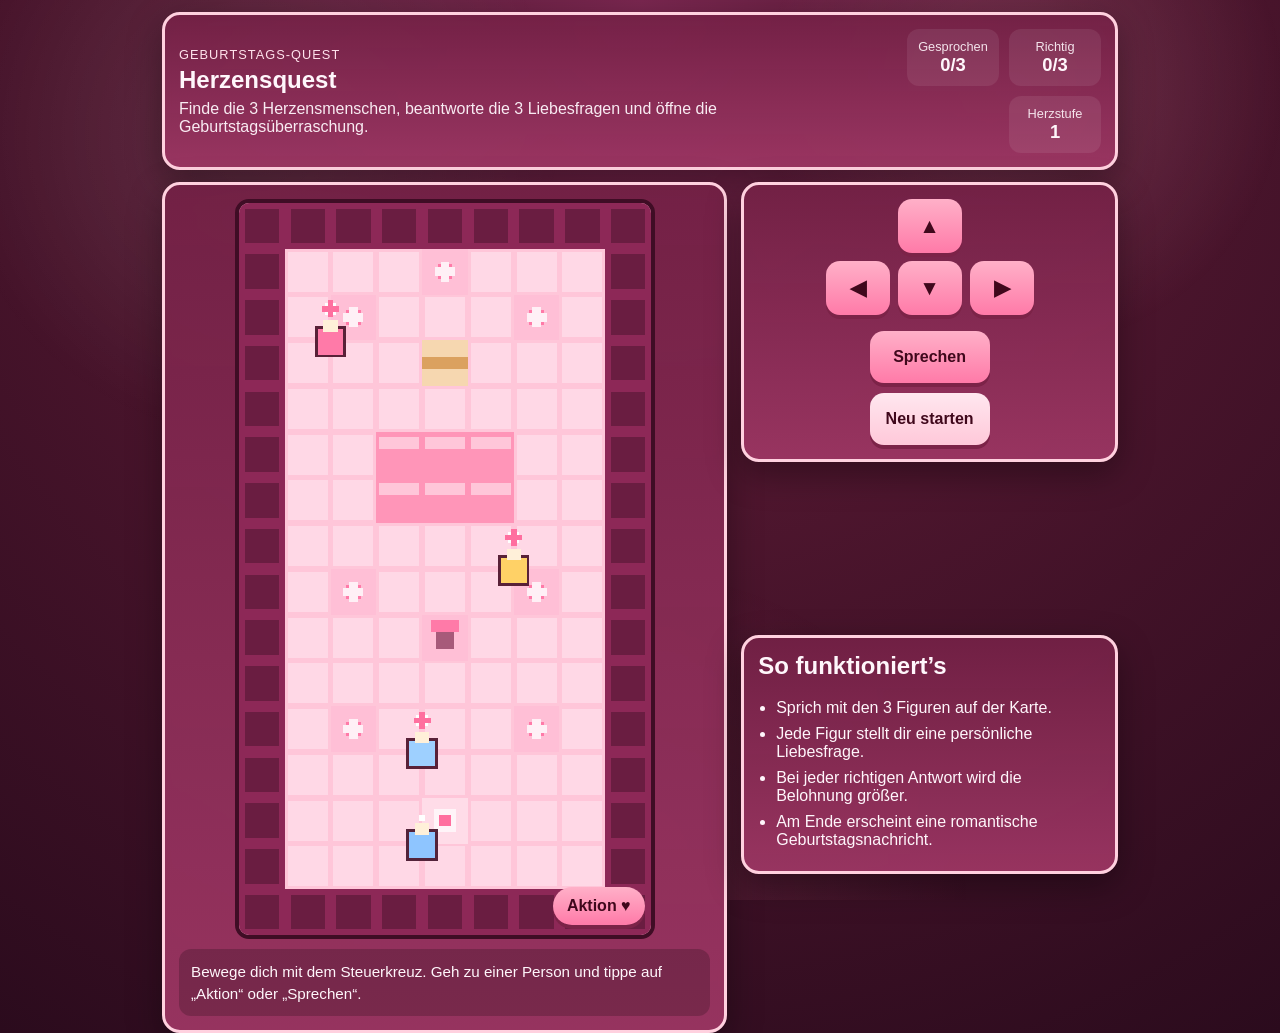
==== commit b7cfb131: "Add files via upload" ====
--- a/index.html
+++ b/index.html
@@ -3,21 +3,24 @@
 <head>
   <meta charset="UTF-8" />
   <meta name="viewport" content="width=device-width, initial-scale=1.0, viewport-fit=cover" />
-  <meta name="theme-color" content="#1d4d30" />
-  <title>Retro Quest – Mini RPG</title>
-  <meta name="description" content="Ein kleines mobiles Retro-RPG mit 3 NPCs und 3 Fragen." />
+  <meta name="theme-color" content="#d94f7d" />
+  <title>Herzensquest – Geburtstagsabenteuer</title>
+  <meta name="description" content="Ein romantisches Mini-RPG für den Geburtstag deiner Frau." />
   <link rel="stylesheet" href="style.css" />
 </head>
 <body>
+  <div class="page-bg" aria-hidden="true"></div>
   <div class="app-shell">
-    <header class="hud" aria-label="Spielstatus">
+    <header class="hud">
       <div>
-        <h1>Retro Quest</h1>
-        <p>Sprich mit 3 Bewohnern und beantworte 3 Fragen.</p>
+        <p class="eyebrow">Geburtstags-Quest</p>
+        <h1>Herzensquest</h1>
+        <p class="subline">Finde die 3 Herzensmenschen, beantworte die 3 Liebesfragen und öffne die Geburtstagsüberraschung.</p>
       </div>
-      <div class="status-panel">
+      <div class="status-panel" aria-label="Spielstatus">
         <div><span>Gesprochen</span><strong id="npcCount">0/3</strong></div>
         <div><span>Richtig</span><strong id="correctCount">0/3</strong></div>
+        <div><span>Herzstufe</span><strong id="loveLevel">1</strong></div>
       </div>
     </header>
 
@@ -25,9 +28,9 @@
       <section class="game-card">
         <div class="screen-wrap">
           <canvas id="game" width="288" height="512" aria-label="Spielfeld"></canvas>
-          <div class="hint" id="hint">Bewege dich mit dem Steuerkreuz. Geh zu einer Person und tippe auf „Aktion“.</div>
-          <button id="actionBtn" class="action-btn" aria-label="Mit Person sprechen">Aktion</button>
+          <button id="actionBtn" class="action-btn" aria-label="Mit Person sprechen">Aktion ♥</button>
         </div>
+        <div class="hint" id="hint">Bewege dich mit dem Steuerkreuz. Geh zu einer Person und tippe auf „Aktion“ oder „Sprechen“.</div>
       </section>
 
       <section class="controls" aria-label="Steuerung für Touchgeräte">
@@ -41,17 +44,17 @@
         </div>
         <div class="side-buttons">
           <button id="talkBtn" class="big-button">Sprechen</button>
-          <button id="restartBtn" class="big-button secondary">Neu</button>
+          <button id="restartBtn" class="big-button secondary">Neu starten</button>
         </div>
       </section>
 
       <section class="help-card">
-        <h2>So funktioniert's</h2>
+        <h2>So funktioniert’s</h2>
         <ul>
-          <li>Besuche die 3 Figuren auf der Karte.</li>
-          <li>Jede Figur stellt dir eine Frage.</li>
-          <li>Am Ende erhältst du dein Ergebnis.</li>
-          <li>Steuerung: Touch, Tastatur oder Aktion-Button.</li>
+          <li>Sprich mit den 3 Figuren auf der Karte.</li>
+          <li>Jede Figur stellt dir eine persönliche Liebesfrage.</li>
+          <li>Bei jeder richtigen Antwort wird die Belohnung größer.</li>
+          <li>Am Ende erscheint eine romantische Geburtstagsnachricht.</li>
         </ul>
       </section>
     </main>
@@ -74,10 +77,22 @@
     </div>
   </div>
 
+  <div class="modal hidden" id="rewardModal" role="dialog" aria-modal="true" aria-labelledby="rewardTitle">
+    <div class="modal-card reward-card">
+      <div class="reward-stage" id="rewardStage">♥</div>
+      <h2 id="rewardTitle">Richtig!</h2>
+      <p id="rewardText"></p>
+      <div class="modal-actions">
+        <button id="rewardContinueBtn" class="big-button">Weiter</button>
+      </div>
+    </div>
+  </div>
+
   <div class="modal hidden" id="endModal" role="dialog" aria-modal="true" aria-labelledby="endTitle">
-    <div class="modal-card">
-      <h2 id="endTitle">Abenteuer geschafft</h2>
+    <div class="modal-card final-card">
+      <h2 id="endTitle">Alles Gute zum Geburtstag, mein Schatz ♥</h2>
       <p id="endText"></p>
+      <p class="love-note">Danke für jeden Moment mit dir — vom ersten Date bis zu unserem Ja-Wort. Heute feiern wir dich.</p>
       <div class="modal-actions">
         <button id="playAgainBtn" class="big-button">Nochmal spielen</button>
       </div>
--- a/style.css
+++ b/style.css
@@ -1,172 +1,265 @@
 :root {
-  --bg: #102119;
-  --panel: #20452d;
-  --panel-2: #2f6b45;
-  --border: #d8c98c;
-  --text: #f7f0d4;
-  --accent: #f0bb4d;
-  --accent-2: #8dd08f;
-  --danger: #d96b5f;
+  --bg1: #2b0b1d;
+  --bg2: #521730;
+  --panel: rgba(116, 33, 70, 0.92);
+  --panel-2: rgba(156, 54, 99, 0.95);
+  --border: #ffd1df;
+  --text: #fff6fb;
+  --accent: #ff7aa8;
+  --accent-2: #ffd166;
+  --button-dark: #7c2348;
+  --button-light: #ffb0c8;
+  --soft: rgba(255,255,255,0.1);
   --shadow: rgba(0, 0, 0, 0.35);
   --font: "Trebuchet MS", "Verdana", sans-serif;
 }
 
 * { box-sizing: border-box; -webkit-tap-highlight-color: transparent; }
-html, body { margin: 0; min-height: 100%; background: linear-gradient(180deg, #173825 0%, #0d1812 100%); color: var(--text); font-family: var(--font); }
+html, body {
+  margin: 0;
+  min-height: 100%;
+  font-family: var(--font);
+  color: var(--text);
+  background: radial-gradient(circle at top, #7a2750 0%, var(--bg2) 35%, var(--bg1) 100%);
+}
 body { overscroll-behavior: none; }
 button, input, label { font: inherit; }
+
+.page-bg {
+  position: fixed;
+  inset: 0;
+  pointer-events: none;
+  background:
+    radial-gradient(circle at 20% 15%, rgba(255,255,255,0.1), transparent 24%),
+    radial-gradient(circle at 80% 10%, rgba(255,170,200,0.18), transparent 20%),
+    radial-gradient(circle at 50% 100%, rgba(255,120,160,0.12), transparent 30%);
+}
 
 .app-shell {
   width: min(100%, 980px);
   margin: 0 auto;
   padding: env(safe-area-inset-top) 12px env(safe-area-inset-bottom);
+  position: relative;
+  z-index: 1;
 }
 
 .hud, .game-card, .controls, .help-card, .modal-card {
-  background: linear-gradient(180deg, var(--panel) 0%, #173322 100%);
+  background: linear-gradient(180deg, var(--panel) 0%, var(--panel-2) 100%);
   border: 3px solid var(--border);
-  box-shadow: 0 10px 30px var(--shadow);
-  border-radius: 16px;
+  border-radius: 18px;
+  box-shadow: 0 12px 34px var(--shadow);
+  backdrop-filter: blur(4px);
 }
 
 .hud {
+  margin: 12px 0;
   padding: 14px;
   display: flex;
   justify-content: space-between;
   gap: 12px;
   align-items: center;
-  margin: 12px 0;
-}
-
-.hud h1 { margin: 0 0 6px; font-size: 1.4rem; }
-.hud p { margin: 0; opacity: .9; font-size: .95rem; }
-.status-panel { display: flex; gap: 14px; flex-wrap: wrap; }
+}
+
+.eyebrow {
+  margin: 0 0 4px;
+  font-size: 0.8rem;
+  letter-spacing: 0.08em;
+  text-transform: uppercase;
+  color: #ffe2ec;
+}
+
+.hud h1 { margin: 0 0 6px; font-size: 1.5rem; }
+.subline { margin: 0; opacity: 0.95; }
+
+.status-panel {
+  display: flex;
+  gap: 10px;
+  flex-wrap: wrap;
+  justify-content: flex-end;
+}
 .status-panel div {
-  min-width: 90px;
-  background: rgba(255,255,255,.06);
-  padding: 8px 10px;
-  border-radius: 10px;
+  min-width: 92px;
+  padding: 10px;
+  background: rgba(255,255,255,0.08);
+  border-radius: 12px;
   text-align: center;
 }
-.status-panel span { display: block; font-size: .8rem; opacity: .85; }
-.status-panel strong { font-size: 1.1rem; }
-
-.game-layout { display: grid; gap: 14px; grid-template-columns: 1fr; }
-.game-card { padding: 12px; }
+.status-panel span {
+  display: block;
+  font-size: 0.8rem;
+  opacity: 0.9;
+}
+.status-panel strong { font-size: 1.15rem; }
+
+.game-layout {
+  display: grid;
+  gap: 14px;
+  grid-template-columns: 1fr;
+}
+
+.game-card, .controls, .help-card { padding: 14px; }
+
 .screen-wrap {
   position: relative;
   width: 100%;
   max-width: 420px;
   margin: 0 auto;
 }
+
 #game {
   display: block;
   width: 100%;
   height: auto;
+  border-radius: 14px;
+  border: 4px solid #3f0d25;
+  background: #ffb7d0;
   image-rendering: pixelated;
   image-rendering: crisp-edges;
-  border: 4px solid #09140d;
-  border-radius: 12px;
-  background: #7cb56d;
-}
+}
+
 .hint {
   margin-top: 10px;
-  background: rgba(0,0,0,.28);
-  padding: 10px;
-  border-radius: 10px;
-  font-size: .92rem;
-}
+  padding: 12px;
+  background: rgba(0,0,0,0.2);
+  border-radius: 12px;
+  font-size: 0.95rem;
+  line-height: 1.4;
+}
+
+.action-btn, .big-button, .dpad button {
+  border: 0;
+  color: #40081c;
+  font-weight: 700;
+  background: linear-gradient(180deg, var(--button-light) 0%, var(--accent) 100%);
+  box-shadow: 0 4px 0 var(--button-dark);
+}
+
 .action-btn {
   position: absolute;
   right: 10px;
-  bottom: 56px;
-  border: 0;
-  background: var(--accent);
-  color: #201403;
-  font-weight: 700;
-  padding: 10px 12px;
+  bottom: 14px;
+  padding: 10px 14px;
   border-radius: 999px;
-  box-shadow: 0 4px 0 #9f7521;
 }
 
 .controls {
-  padding: 14px;
   display: flex;
   justify-content: space-between;
+  gap: 16px;
   align-items: center;
-  gap: 16px;
-}
-.dpad { display: flex; flex-direction: column; align-items: center; gap: 8px; }
+}
+.dpad {
+  display: flex;
+  flex-direction: column;
+  align-items: center;
+  gap: 8px;
+}
 .middle-row { display: flex; gap: 8px; }
-.dpad button, .big-button {
-  border: 0;
-  border-radius: 14px;
-  background: linear-gradient(180deg, #efda99 0%, #d1a94b 100%);
-  color: #271a05;
-  font-weight: 700;
-  box-shadow: 0 4px 0 #8e6d25;
-}
 .dpad button {
   width: 64px;
   height: 54px;
+  border-radius: 14px;
   font-size: 1.3rem;
 }
-.side-buttons { display: flex; flex-direction: column; gap: 10px; flex: 1; }
+.side-buttons {
+  display: flex;
+  flex-direction: column;
+  gap: 10px;
+  flex: 1;
+}
 .big-button {
+  min-height: 52px;
   padding: 14px 16px;
-  min-height: 52px;
+  border-radius: 14px;
 }
 .big-button.secondary {
-  background: linear-gradient(180deg, #b6cfb7 0%, #77a97d 100%);
-  box-shadow: 0 4px 0 #4a714f;
-}
-button:active { transform: translateY(2px); box-shadow: 0 2px 0 rgba(0,0,0,.35); }
+  background: linear-gradient(180deg, #ffe7ef 0%, #ffc8d9 100%);
+}
+button:active { transform: translateY(2px); box-shadow: 0 2px 0 rgba(0,0,0,0.35); }
 button:focus-visible, input:focus-visible {
-  outline: 3px solid #ffffff;
+  outline: 3px solid white;
   outline-offset: 2px;
 }
 
-.help-card { padding: 14px; }
-.help-card h2 { margin-top: 0; }
-.help-card ul { margin: 0; padding-left: 18px; }
+.help-card h2, .modal-card h2 { margin-top: 0; }
+.help-card ul {
+  margin: 0;
+  padding-left: 18px;
+}
 .help-card li { margin: 8px 0; }
 
 .modal {
   position: fixed;
   inset: 0;
-  background: rgba(0,0,0,.6);
   display: grid;
   place-items: center;
   padding: 16px;
-  z-index: 100;
+  background: rgba(24, 4, 12, 0.68);
+  z-index: 30;
 }
 .hidden { display: none; }
 .modal-card {
   width: min(100%, 560px);
-  padding: 18px;
-}
-.modal-card h2 { margin-top: 0; }
-.answers { display: grid; gap: 10px; margin-top: 14px; }
+  padding: 20px;
+}
+.answers {
+  display: grid;
+  gap: 10px;
+  margin-top: 14px;
+}
 .answer-option {
   display: flex;
   gap: 10px;
   align-items: flex-start;
-  background: rgba(255,255,255,.06);
+  background: rgba(255,255,255,0.08);
   padding: 12px;
   border-radius: 12px;
 }
 .modal-actions { margin-top: 16px; }
 .close-link {
+  margin-top: 10px;
+  border: 0;
   background: transparent;
   color: var(--text);
-  border: 0;
   text-decoration: underline;
-  margin-top: 10px;
+}
+.reward-card, .final-card { text-align: center; }
+.reward-stage {
+  font-size: 3rem;
+  line-height: 1;
+  margin-bottom: 8px;
+  animation: pulse 1s ease-in-out infinite;
+}
+.love-note {
+  background: rgba(255,255,255,0.09);
+  padding: 12px;
+  border-radius: 12px;
+}
+
+.heart-burst {
+  position: fixed;
+  left: 0;
+  top: 0;
+  font-size: 22px;
+  pointer-events: none;
+  z-index: 100;
+  animation: floatUp 1400ms ease-out forwards;
+}
+
+@keyframes floatUp {
+  0% { transform: translate3d(0, 0, 0) scale(0.8) rotate(0deg); opacity: 0; }
+  10% { opacity: 1; }
+  100% { transform: translate3d(var(--dx), var(--dy), 0) scale(1.6) rotate(var(--rot)); opacity: 0; }
+}
+
+@keyframes pulse {
+  0%, 100% { transform: scale(1); }
+  50% { transform: scale(1.08); }
 }
 
 @media (min-width: 860px) {
   .game-layout {
-    grid-template-columns: 1.2fr .8fr;
+    grid-template-columns: 1.2fr 0.8fr;
     grid-template-areas:
       "game controls"
       "game help";
@@ -178,8 +271,7 @@
 }
 
 @media (max-width: 520px) {
-  .hud { align-items: flex-start; flex-direction: column; }
-  .controls { flex-direction: row; align-items: stretch; }
+  .hud { flex-direction: column; align-items: flex-start; }
+  .status-panel { justify-content: flex-start; }
   .dpad button { width: 58px; height: 50px; }
-  .action-btn { bottom: 60px; }
-}
+}
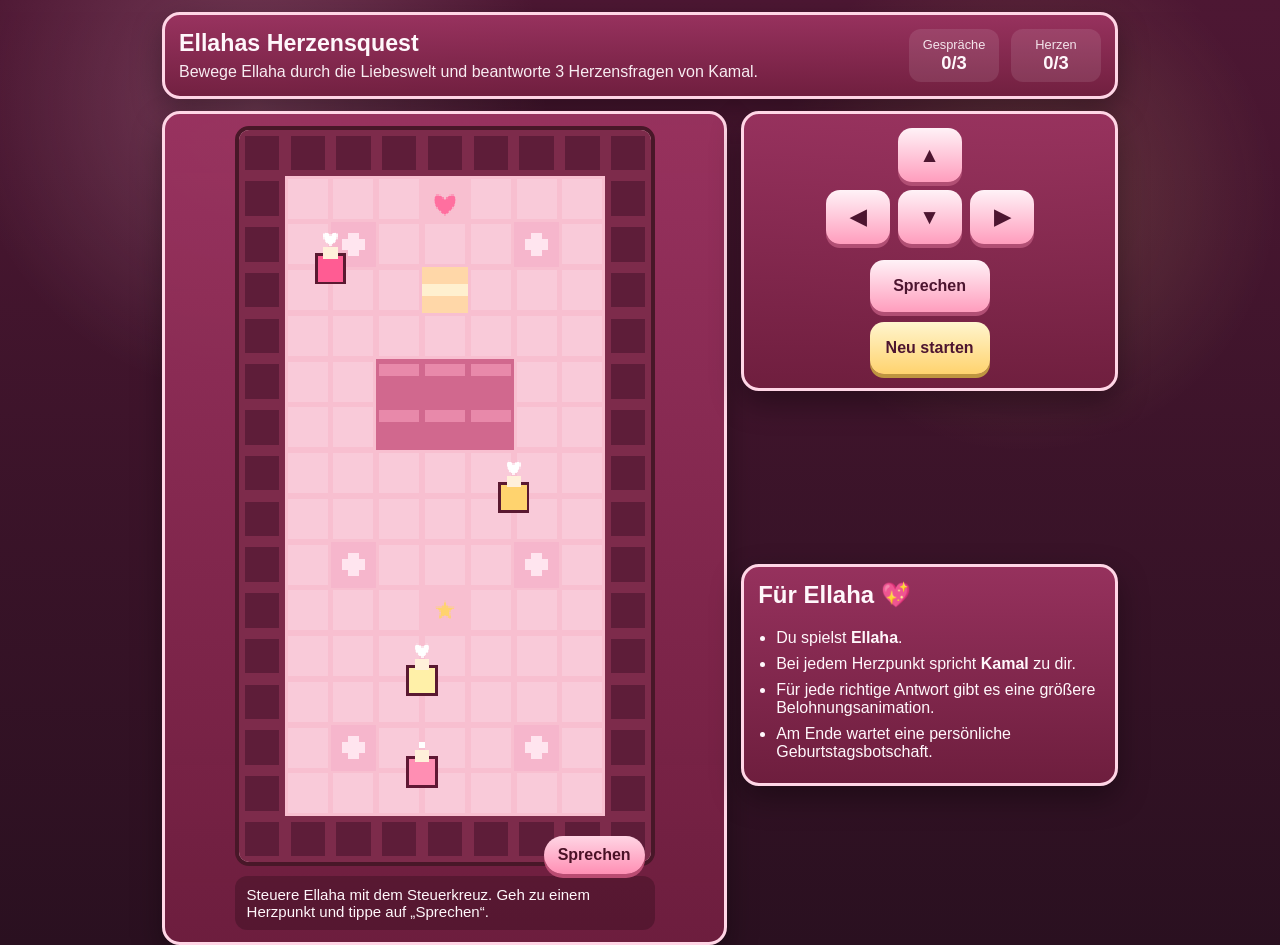
==== commit 8f3d40cf: "Add files via upload" ====
--- a/index.html
+++ b/index.html
@@ -3,24 +3,21 @@
 <head>
   <meta charset="UTF-8" />
   <meta name="viewport" content="width=device-width, initial-scale=1.0, viewport-fit=cover" />
-  <meta name="theme-color" content="#d94f7d" />
-  <title>Herzensquest – Geburtstagsabenteuer</title>
-  <meta name="description" content="Ein romantisches Mini-RPG für den Geburtstag deiner Frau." />
+  <meta name="theme-color" content="#d14d72" />
+  <title>Ellahas Herzensquest</title>
+  <meta name="description" content="Eine romantische Geburtstags-Quest für Ellaha von Kamal." />
   <link rel="stylesheet" href="style.css" />
 </head>
 <body>
-  <div class="page-bg" aria-hidden="true"></div>
   <div class="app-shell">
-    <header class="hud">
+    <header class="hud" aria-label="Spielstatus">
       <div>
-        <p class="eyebrow">Geburtstags-Quest</p>
-        <h1>Herzensquest</h1>
-        <p class="subline">Finde die 3 Herzensmenschen, beantworte die 3 Liebesfragen und öffne die Geburtstagsüberraschung.</p>
+        <h1>Ellahas Herzensquest</h1>
+        <p>Bewege Ellaha durch die Liebeswelt und beantworte 3 Herzensfragen von Kamal.</p>
       </div>
-      <div class="status-panel" aria-label="Spielstatus">
-        <div><span>Gesprochen</span><strong id="npcCount">0/3</strong></div>
-        <div><span>Richtig</span><strong id="correctCount">0/3</strong></div>
-        <div><span>Herzstufe</span><strong id="loveLevel">1</strong></div>
+      <div class="status-panel">
+        <div><span>Gespräche</span><strong id="npcCount">0/3</strong></div>
+        <div><span>Herzen</span><strong id="correctCount">0/3</strong></div>
       </div>
     </header>
 
@@ -28,9 +25,9 @@
       <section class="game-card">
         <div class="screen-wrap">
           <canvas id="game" width="288" height="512" aria-label="Spielfeld"></canvas>
-          <button id="actionBtn" class="action-btn" aria-label="Mit Person sprechen">Aktion ♥</button>
+          <div class="hint" id="hint">Steuere Ellaha mit dem Steuerkreuz. Geh zu einem Herzpunkt und tippe auf „Sprechen“.</div>
+          <button id="actionBtn" class="action-btn" aria-label="Sprechen">Sprechen</button>
         </div>
-        <div class="hint" id="hint">Bewege dich mit dem Steuerkreuz. Geh zu einer Person und tippe auf „Aktion“ oder „Sprechen“.</div>
       </section>
 
       <section class="controls" aria-label="Steuerung für Touchgeräte">
@@ -49,12 +46,12 @@
       </section>
 
       <section class="help-card">
-        <h2>So funktioniert’s</h2>
+        <h2>Für Ellaha 💖</h2>
         <ul>
-          <li>Sprich mit den 3 Figuren auf der Karte.</li>
-          <li>Jede Figur stellt dir eine persönliche Liebesfrage.</li>
-          <li>Bei jeder richtigen Antwort wird die Belohnung größer.</li>
-          <li>Am Ende erscheint eine romantische Geburtstagsnachricht.</li>
+          <li>Du spielst <strong>Ellaha</strong>.</li>
+          <li>Bei jedem Herzpunkt spricht <strong>Kamal</strong> zu dir.</li>
+          <li>Für jede richtige Antwort gibt es eine größere Belohnungsanimation.</li>
+          <li>Am Ende wartet eine persönliche Geburtstagsbotschaft.</li>
         </ul>
       </section>
     </main>
@@ -62,7 +59,7 @@
 
   <div class="modal hidden" id="dialogModal" role="dialog" aria-modal="true" aria-labelledby="dialogTitle">
     <div class="modal-card">
-      <h2 id="dialogTitle">Gespräch</h2>
+      <h2 id="dialogTitle">Kamal zu Ellaha</h2>
       <p id="dialogText"></p>
       <form id="questionForm">
         <fieldset>
@@ -77,22 +74,23 @@
     </div>
   </div>
 
-  <div class="modal hidden" id="rewardModal" role="dialog" aria-modal="true" aria-labelledby="rewardTitle">
-    <div class="modal-card reward-card">
-      <div class="reward-stage" id="rewardStage">♥</div>
-      <h2 id="rewardTitle">Richtig!</h2>
+  <div class="reward hidden" id="rewardOverlay" aria-hidden="true">
+    <div class="reward-card">
+      <div class="reward-hearts" id="rewardHearts"></div>
+      <h2 id="rewardTitle">Wunderschön!</h2>
       <p id="rewardText"></p>
-      <div class="modal-actions">
-        <button id="rewardContinueBtn" class="big-button">Weiter</button>
-      </div>
     </div>
   </div>
 
   <div class="modal hidden" id="endModal" role="dialog" aria-modal="true" aria-labelledby="endTitle">
     <div class="modal-card final-card">
-      <h2 id="endTitle">Alles Gute zum Geburtstag, mein Schatz ♥</h2>
+      <h2 id="endTitle">Alles Gute zum Geburtstag, Ellaha 💝</h2>
       <p id="endText"></p>
-      <p class="love-note">Danke für jeden Moment mit dir — vom ersten Date bis zu unserem Ja-Wort. Heute feiern wir dich.</p>
+      <div class="love-letter">
+        <p>Meine liebe Ellaha,</p>
+        <p>jeder Weg mit dir fühlt sich wie ein kleines Abenteuer an. Danke, dass es dich gibt, danke für dein Lächeln, deine Wärme und dafür, dass mein Herz bei dir zuhause ist.</p>
+        <p>In Liebe,<br><strong>Kamal</strong></p>
+      </div>
       <div class="modal-actions">
         <button id="playAgainBtn" class="big-button">Nochmal spielen</button>
       </div>
--- a/style.css
+++ b/style.css
@@ -1,16 +1,16 @@
 :root {
-  --bg1: #2b0b1d;
-  --bg2: #521730;
-  --panel: rgba(116, 33, 70, 0.92);
-  --panel-2: rgba(156, 54, 99, 0.95);
-  --border: #ffd1df;
-  --text: #fff6fb;
-  --accent: #ff7aa8;
-  --accent-2: #ffd166;
-  --button-dark: #7c2348;
-  --button-light: #ffb0c8;
-  --soft: rgba(255,255,255,0.1);
+  --bg1: #2a1020;
+  --bg2: #4d1733;
+  --panel: rgba(115, 31, 64, 0.92);
+  --panel2: rgba(155, 51, 96, 0.95);
+  --border: #ffd6e6;
+  --text: #fff7fb;
+  --accent: #ff8eb3;
+  --accent2: #ffd36e;
   --shadow: rgba(0, 0, 0, 0.35);
+  --rose: #ff5c93;
+  --gold: #ffda85;
+  --soft: #ffddea;
   --font: "Trebuchet MS", "Verdana", sans-serif;
 }
 
@@ -20,246 +20,185 @@
   min-height: 100%;
   font-family: var(--font);
   color: var(--text);
-  background: radial-gradient(circle at top, #7a2750 0%, var(--bg2) 35%, var(--bg1) 100%);
+  background:
+    radial-gradient(circle at 20% 10%, rgba(255,181,208,.24), transparent 22%),
+    radial-gradient(circle at 80% 20%, rgba(255,214,134,.18), transparent 20%),
+    linear-gradient(180deg, var(--bg2) 0%, var(--bg1) 100%);
 }
 body { overscroll-behavior: none; }
 button, input, label { font: inherit; }
-
-.page-bg {
-  position: fixed;
-  inset: 0;
-  pointer-events: none;
-  background:
-    radial-gradient(circle at 20% 15%, rgba(255,255,255,0.1), transparent 24%),
-    radial-gradient(circle at 80% 10%, rgba(255,170,200,0.18), transparent 20%),
-    radial-gradient(circle at 50% 100%, rgba(255,120,160,0.12), transparent 30%);
-}
 
 .app-shell {
   width: min(100%, 980px);
   margin: 0 auto;
   padding: env(safe-area-inset-top) 12px env(safe-area-inset-bottom);
-  position: relative;
-  z-index: 1;
-}
-
-.hud, .game-card, .controls, .help-card, .modal-card {
-  background: linear-gradient(180deg, var(--panel) 0%, var(--panel-2) 100%);
+}
+
+.hud, .game-card, .controls, .help-card, .modal-card, .reward-card {
+  background: linear-gradient(180deg, var(--panel2) 0%, var(--panel) 100%);
   border: 3px solid var(--border);
+  box-shadow: 0 12px 30px var(--shadow);
   border-radius: 18px;
-  box-shadow: 0 12px 34px var(--shadow);
-  backdrop-filter: blur(4px);
 }
 
 .hud {
-  margin: 12px 0;
   padding: 14px;
   display: flex;
   justify-content: space-between;
   gap: 12px;
   align-items: center;
-}
-
-.eyebrow {
-  margin: 0 0 4px;
-  font-size: 0.8rem;
-  letter-spacing: 0.08em;
-  text-transform: uppercase;
-  color: #ffe2ec;
-}
-
-.hud h1 { margin: 0 0 6px; font-size: 1.5rem; }
-.subline { margin: 0; opacity: 0.95; }
-
-.status-panel {
-  display: flex;
-  gap: 10px;
-  flex-wrap: wrap;
-  justify-content: flex-end;
-}
+  margin: 12px 0;
+}
+.hud h1 { margin: 0 0 6px; font-size: 1.45rem; }
+.hud p { margin: 0; opacity: .95; }
+.status-panel { display: flex; gap: 12px; flex-wrap: wrap; }
 .status-panel div {
-  min-width: 92px;
-  padding: 10px;
-  background: rgba(255,255,255,0.08);
+  min-width: 90px;
+  padding: 8px 10px;
+  background: rgba(255,255,255,.1);
   border-radius: 12px;
   text-align: center;
 }
-.status-panel span {
-  display: block;
-  font-size: 0.8rem;
-  opacity: 0.9;
-}
+.status-panel span { display: block; font-size: .8rem; opacity: .9; }
 .status-panel strong { font-size: 1.15rem; }
 
-.game-layout {
-  display: grid;
-  gap: 14px;
-  grid-template-columns: 1fr;
-}
-
-.game-card, .controls, .help-card { padding: 14px; }
-
-.screen-wrap {
-  position: relative;
-  width: 100%;
-  max-width: 420px;
-  margin: 0 auto;
-}
-
+.game-layout { display: grid; gap: 14px; grid-template-columns: 1fr; }
+.game-card { padding: 12px; }
+.screen-wrap { position: relative; width: 100%; max-width: 420px; margin: 0 auto; }
 #game {
   display: block;
   width: 100%;
   height: auto;
-  border-radius: 14px;
-  border: 4px solid #3f0d25;
-  background: #ffb7d0;
   image-rendering: pixelated;
   image-rendering: crisp-edges;
-}
-
+  border: 4px solid #481728;
+  border-radius: 14px;
+  background: #f8bfd0;
+}
 .hint {
   margin-top: 10px;
-  padding: 12px;
-  background: rgba(0,0,0,0.2);
+  background: rgba(0,0,0,.22);
+  padding: 10px 12px;
   border-radius: 12px;
-  font-size: 0.95rem;
-  line-height: 1.4;
-}
-
-.action-btn, .big-button, .dpad button {
-  border: 0;
-  color: #40081c;
-  font-weight: 700;
-  background: linear-gradient(180deg, var(--button-light) 0%, var(--accent) 100%);
-  box-shadow: 0 4px 0 var(--button-dark);
-}
-
+  font-size: .94rem;
+}
 .action-btn {
   position: absolute;
   right: 10px;
-  bottom: 14px;
+  bottom: 56px;
+  border: 0;
   padding: 10px 14px;
   border-radius: 999px;
+  font-weight: 700;
+  color: #4b1227;
+  background: linear-gradient(180deg, #ffd5e4 0%, #ff8fb4 100%);
+  box-shadow: 0 4px 0 #ba4c72;
 }
 
 .controls {
+  padding: 14px;
   display: flex;
   justify-content: space-between;
+  align-items: center;
   gap: 16px;
-  align-items: center;
-}
-.dpad {
-  display: flex;
-  flex-direction: column;
-  align-items: center;
-  gap: 8px;
-}
+}
+.dpad { display: flex; flex-direction: column; align-items: center; gap: 8px; }
 .middle-row { display: flex; gap: 8px; }
-.dpad button {
-  width: 64px;
-  height: 54px;
+.dpad button, .big-button {
+  border: 0;
   border-radius: 14px;
-  font-size: 1.3rem;
-}
-.side-buttons {
-  display: flex;
-  flex-direction: column;
-  gap: 10px;
-  flex: 1;
-}
-.big-button {
-  min-height: 52px;
-  padding: 14px 16px;
-  border-radius: 14px;
-}
+  font-weight: 700;
+  color: #4d1530;
+  background: linear-gradient(180deg, #fff2f7 0%, #ff9dbd 100%);
+  box-shadow: 0 4px 0 #b14f74;
+}
+.dpad button { width: 64px; height: 54px; font-size: 1.3rem; }
+.side-buttons { display: flex; flex-direction: column; gap: 10px; flex: 1; }
+.big-button { padding: 14px 16px; min-height: 52px; }
 .big-button.secondary {
-  background: linear-gradient(180deg, #ffe7ef 0%, #ffc8d9 100%);
-}
-button:active { transform: translateY(2px); box-shadow: 0 2px 0 rgba(0,0,0,0.35); }
-button:focus-visible, input:focus-visible {
-  outline: 3px solid white;
-  outline-offset: 2px;
-}
-
-.help-card h2, .modal-card h2 { margin-top: 0; }
-.help-card ul {
-  margin: 0;
-  padding-left: 18px;
-}
+  background: linear-gradient(180deg, #fff5ce 0%, #ffd36e 100%);
+  box-shadow: 0 4px 0 #be9540;
+}
+button:active { transform: translateY(2px); }
+button:focus-visible, input:focus-visible { outline: 3px solid #fff; outline-offset: 2px; }
+
+.help-card { padding: 14px; }
+.help-card h2 { margin-top: 0; }
+.help-card ul { margin: 0; padding-left: 18px; }
 .help-card li { margin: 8px 0; }
 
-.modal {
+.modal, .reward {
   position: fixed;
   inset: 0;
   display: grid;
   place-items: center;
   padding: 16px;
-  background: rgba(24, 4, 12, 0.68);
-  z-index: 30;
+  background: rgba(28, 8, 18, 0.68);
+  z-index: 100;
 }
 .hidden { display: none; }
-.modal-card {
-  width: min(100%, 560px);
-  padding: 20px;
-}
-.answers {
-  display: grid;
-  gap: 10px;
-  margin-top: 14px;
-}
+.modal-card, .reward-card { width: min(100%, 580px); padding: 18px; }
+.modal-card h2 { margin-top: 0; }
+.answers { display: grid; gap: 10px; margin-top: 14px; }
 .answer-option {
   display: flex;
   gap: 10px;
   align-items: flex-start;
-  background: rgba(255,255,255,0.08);
+  background: rgba(255,255,255,.09);
   padding: 12px;
   border-radius: 12px;
 }
 .modal-actions { margin-top: 16px; }
 .close-link {
+  background: transparent;
+  color: var(--soft);
+  border: 0;
+  text-decoration: underline;
   margin-top: 10px;
-  border: 0;
-  background: transparent;
-  color: var(--text);
-  text-decoration: underline;
-}
-.reward-card, .final-card { text-align: center; }
-.reward-stage {
-  font-size: 3rem;
-  line-height: 1;
-  margin-bottom: 8px;
-  animation: pulse 1s ease-in-out infinite;
-}
-.love-note {
-  background: rgba(255,255,255,0.09);
-  padding: 12px;
-  border-radius: 12px;
-}
-
-.heart-burst {
-  position: fixed;
-  left: 0;
-  top: 0;
-  font-size: 22px;
-  pointer-events: none;
-  z-index: 100;
-  animation: floatUp 1400ms ease-out forwards;
-}
-
-@keyframes floatUp {
-  0% { transform: translate3d(0, 0, 0) scale(0.8) rotate(0deg); opacity: 0; }
-  10% { opacity: 1; }
-  100% { transform: translate3d(var(--dx), var(--dy), 0) scale(1.6) rotate(var(--rot)); opacity: 0; }
-}
-
-@keyframes pulse {
-  0%, 100% { transform: scale(1); }
-  50% { transform: scale(1.08); }
+}
+
+.reward-card {
+  text-align: center;
+  width: min(92%, 440px);
+  animation: pop .35s ease;
+}
+.reward-hearts {
+  min-height: 80px;
+  display: flex;
+  justify-content: center;
+  align-items: center;
+  gap: 10px;
+  font-size: 2rem;
+  margin-bottom: 6px;
+}
+.reward-hearts span {
+  display: inline-block;
+  animation: bounce 1s ease infinite;
+}
+.reward-hearts span:nth-child(2) { animation-delay: .15s; }
+.reward-hearts span:nth-child(3) { animation-delay: .3s; }
+.reward-hearts span:nth-child(4) { animation-delay: .45s; }
+.reward-hearts span:nth-child(5) { animation-delay: .6s; }
+.final-card .love-letter {
+  margin-top: 14px;
+  padding: 14px;
+  border-radius: 14px;
+  background: rgba(255,255,255,.08);
+  border: 1px solid rgba(255,255,255,.16);
+}
+
+@keyframes bounce {
+  0%, 100% { transform: translateY(0) scale(1); }
+  50% { transform: translateY(-10px) scale(1.12); }
+}
+@keyframes pop {
+  from { transform: scale(.86); opacity: 0; }
+  to { transform: scale(1); opacity: 1; }
 }
 
 @media (min-width: 860px) {
   .game-layout {
-    grid-template-columns: 1.2fr 0.8fr;
+    grid-template-columns: 1.2fr .8fr;
     grid-template-areas:
       "game controls"
       "game help";
@@ -271,7 +210,7 @@
 }
 
 @media (max-width: 520px) {
-  .hud { flex-direction: column; align-items: flex-start; }
-  .status-panel { justify-content: flex-start; }
+  .hud { align-items: flex-start; flex-direction: column; }
+  .controls { flex-direction: row; align-items: stretch; }
   .dpad button { width: 58px; height: 50px; }
 }
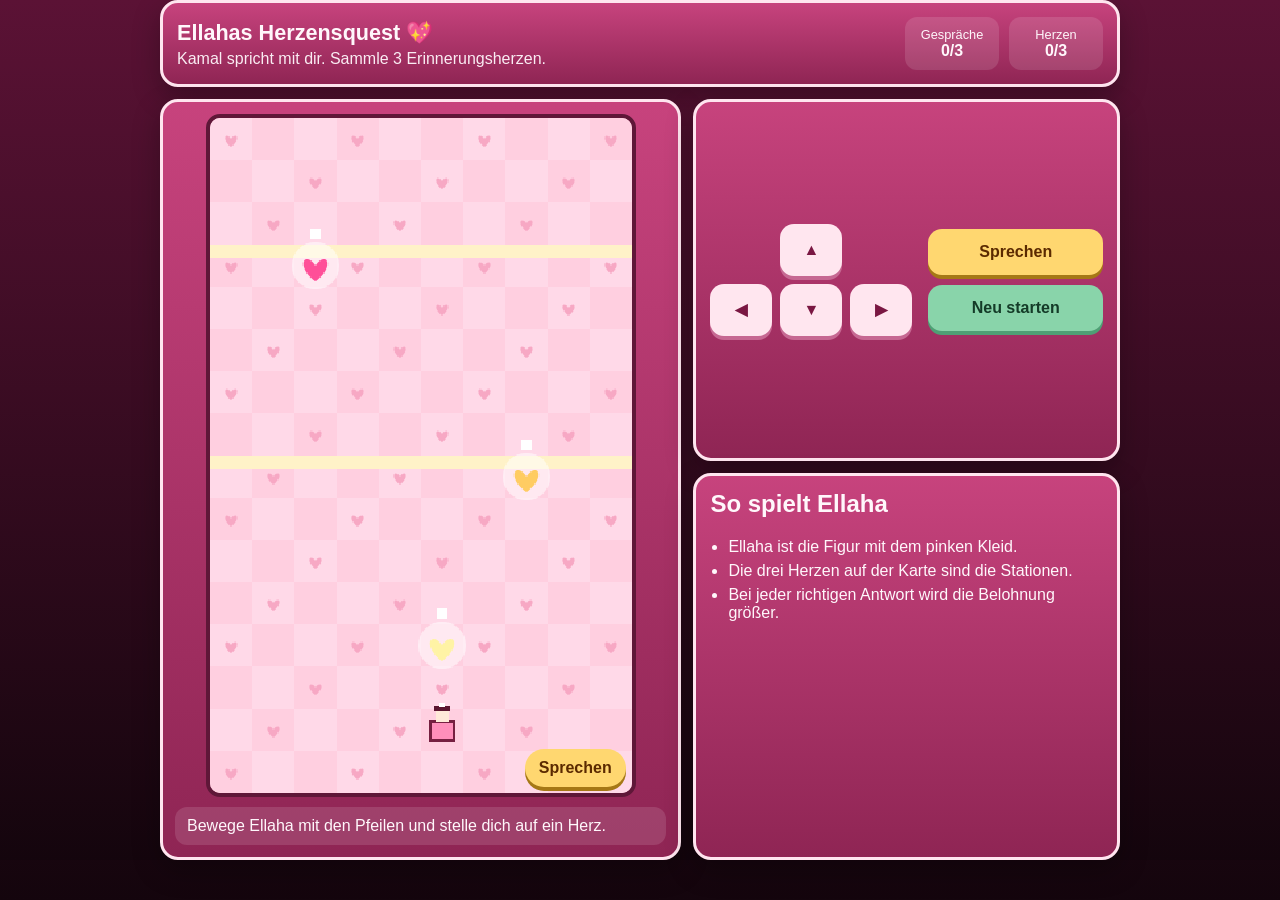
==== commit a4700d28: "Add files via upload" ====
--- a/index.html
+++ b/index.html
@@ -1,103 +1,94 @@
 <!doctype html>
 <html lang="de">
 <head>
-  <meta charset="UTF-8" />
-  <meta name="viewport" content="width=device-width, initial-scale=1.0, viewport-fit=cover" />
-  <meta name="theme-color" content="#d14d72" />
+  <meta charset="UTF-8">
+  <meta name="viewport" content="width=device-width, initial-scale=1, viewport-fit=cover">
+  <meta name="theme-color" content="#c93c77">
   <title>Ellahas Herzensquest</title>
-  <meta name="description" content="Eine romantische Geburtstags-Quest für Ellaha von Kamal." />
-  <link rel="stylesheet" href="style.css" />
+  <link rel="stylesheet" href="style.css">
 </head>
 <body>
-  <div class="app-shell">
-    <header class="hud" aria-label="Spielstatus">
+  <div class="app">
+    <header class="topbar">
       <div>
-        <h1>Ellahas Herzensquest</h1>
-        <p>Bewege Ellaha durch die Liebeswelt und beantworte 3 Herzensfragen von Kamal.</p>
+        <h1>Ellahas Herzensquest 💖</h1>
+        <p>Kamal spricht mit dir. Sammle 3 Erinnerungsherzen.</p>
       </div>
-      <div class="status-panel">
-        <div><span>Gespräche</span><strong id="npcCount">0/3</strong></div>
-        <div><span>Herzen</span><strong id="correctCount">0/3</strong></div>
+      <div class="stats">
+        <div><span>Gespräche</span><strong id="talkCount">0/3</strong></div>
+        <div><span>Herzen</span><strong id="heartCount">0/3</strong></div>
       </div>
     </header>
 
-    <main class="game-layout">
-      <section class="game-card">
-        <div class="screen-wrap">
-          <canvas id="game" width="288" height="512" aria-label="Spielfeld"></canvas>
-          <div class="hint" id="hint">Steuere Ellaha mit dem Steuerkreuz. Geh zu einem Herzpunkt und tippe auf „Sprechen“.</div>
-          <button id="actionBtn" class="action-btn" aria-label="Sprechen">Sprechen</button>
+    <main class="layout">
+      <section class="gameCard">
+        <div class="canvasWrap">
+          <canvas id="game" width="320" height="512"></canvas>
+          <button id="talkFloating" class="talkFloating" type="button">Sprechen</button>
+        </div>
+        <p class="hint" id="hint">Bewege Ellaha mit den Pfeilen und stelle dich auf ein Herz.</p>
+      </section>
+
+      <section class="controls">
+        <div class="dpad">
+          <button type="button" data-dir="up">▲</button>
+          <div class="row">
+            <button type="button" data-dir="left">◀</button>
+            <button type="button" data-dir="down">▼</button>
+            <button type="button" data-dir="right">▶</button>
+          </div>
+        </div>
+        <div class="buttons">
+          <button id="talkBtn" type="button" class="primary">Sprechen</button>
+          <button id="resetBtn" type="button" class="secondary">Neu starten</button>
         </div>
       </section>
 
-      <section class="controls" aria-label="Steuerung für Touchgeräte">
-        <div class="dpad">
-          <button data-dir="up" aria-label="Nach oben">▲</button>
-          <div class="middle-row">
-            <button data-dir="left" aria-label="Nach links">◀</button>
-            <button data-dir="down" aria-label="Nach unten">▼</button>
-            <button data-dir="right" aria-label="Nach rechts">▶</button>
-          </div>
-        </div>
-        <div class="side-buttons">
-          <button id="talkBtn" class="big-button">Sprechen</button>
-          <button id="restartBtn" class="big-button secondary">Neu starten</button>
-        </div>
-      </section>
-
-      <section class="help-card">
-        <h2>Für Ellaha 💖</h2>
+      <section class="info">
+        <h2>So spielt Ellaha</h2>
         <ul>
-          <li>Du spielst <strong>Ellaha</strong>.</li>
-          <li>Bei jedem Herzpunkt spricht <strong>Kamal</strong> zu dir.</li>
-          <li>Für jede richtige Antwort gibt es eine größere Belohnungsanimation.</li>
-          <li>Am Ende wartet eine persönliche Geburtstagsbotschaft.</li>
+          <li>Ellaha ist die Figur mit dem pinken Kleid.</li>
+          <li>Die drei Herzen auf der Karte sind die Stationen.</li>
+          <li>Bei jeder richtigen Antwort wird die Belohnung größer.</li>
         </ul>
       </section>
     </main>
   </div>
 
-  <div class="modal hidden" id="dialogModal" role="dialog" aria-modal="true" aria-labelledby="dialogTitle">
-    <div class="modal-card">
-      <h2 id="dialogTitle">Kamal zu Ellaha</h2>
+  <div class="overlay hidden" id="dialogOverlay">
+    <div class="modal">
+      <h2>Kamal zu Ellaha</h2>
       <p id="dialogText"></p>
-      <form id="questionForm">
-        <fieldset>
-          <legend id="questionLegend">Frage</legend>
-          <div id="answers" class="answers"></div>
-        </fieldset>
-        <div class="modal-actions">
-          <button type="submit" class="big-button">Antwort bestätigen</button>
-        </div>
+      <form id="answerForm">
+        <p class="question" id="questionText"></p>
+        <div id="answerList" class="answers"></div>
+        <button type="submit" class="primary full">Antwort bestätigen</button>
       </form>
-      <button id="closeModal" class="close-link" type="button">Schließen</button>
+      <button id="closeDialog" type="button" class="linkBtn">Schließen</button>
     </div>
   </div>
 
-  <div class="reward hidden" id="rewardOverlay" aria-hidden="true">
-    <div class="reward-card">
-      <div class="reward-hearts" id="rewardHearts"></div>
-      <h2 id="rewardTitle">Wunderschön!</h2>
+  <div class="overlay hidden" id="rewardOverlay">
+    <div class="modal rewardModal">
+      <div class="rewardHearts" id="rewardHearts"></div>
+      <h2 id="rewardTitle"></h2>
       <p id="rewardText"></p>
     </div>
   </div>
 
-  <div class="modal hidden" id="endModal" role="dialog" aria-modal="true" aria-labelledby="endTitle">
-    <div class="modal-card final-card">
-      <h2 id="endTitle">Alles Gute zum Geburtstag, Ellaha 💝</h2>
+  <div class="overlay hidden" id="endOverlay">
+    <div class="modal">
+      <h2>Alles Gute zum Geburtstag, Ellaha 💝</h2>
       <p id="endText"></p>
-      <div class="love-letter">
+      <div class="letter">
         <p>Meine liebe Ellaha,</p>
-        <p>jeder Weg mit dir fühlt sich wie ein kleines Abenteuer an. Danke, dass es dich gibt, danke für dein Lächeln, deine Wärme und dafür, dass mein Herz bei dir zuhause ist.</p>
+        <p>du bist mein schönstes Abenteuer. Danke für jeden Moment mit dir.</p>
         <p>In Liebe,<br><strong>Kamal</strong></p>
       </div>
-      <div class="modal-actions">
-        <button id="playAgainBtn" class="big-button">Nochmal spielen</button>
-      </div>
+      <button id="playAgain" type="button" class="primary full">Nochmal spielen</button>
     </div>
   </div>
 
-  <noscript>Für dieses Spiel muss JavaScript aktiviert sein.</noscript>
   <script src="script.js"></script>
 </body>
 </html>
--- a/style.css
+++ b/style.css
@@ -1,216 +1,55 @@
-:root {
-  --bg1: #2a1020;
-  --bg2: #4d1733;
-  --panel: rgba(115, 31, 64, 0.92);
-  --panel2: rgba(155, 51, 96, 0.95);
-  --border: #ffd6e6;
-  --text: #fff7fb;
-  --accent: #ff8eb3;
-  --accent2: #ffd36e;
-  --shadow: rgba(0, 0, 0, 0.35);
-  --rose: #ff5c93;
-  --gold: #ffda85;
-  --soft: #ffddea;
-  --font: "Trebuchet MS", "Verdana", sans-serif;
+:root{
+  --bg1:#5b1235;
+  --bg2:#14050d;
+  --panel:#8f2554;
+  --panel2:#c7437d;
+  --line:#ffe5ef;
+  --text:#fff7fb;
+  --gold:#ffd770;
+  --green:#89d4aa;
 }
-
-* { box-sizing: border-box; -webkit-tap-highlight-color: transparent; }
-html, body {
-  margin: 0;
-  min-height: 100%;
-  font-family: var(--font);
-  color: var(--text);
-  background:
-    radial-gradient(circle at 20% 10%, rgba(255,181,208,.24), transparent 22%),
-    radial-gradient(circle at 80% 20%, rgba(255,214,134,.18), transparent 20%),
-    linear-gradient(180deg, var(--bg2) 0%, var(--bg1) 100%);
-}
-body { overscroll-behavior: none; }
-button, input, label { font: inherit; }
-
-.app-shell {
-  width: min(100%, 980px);
-  margin: 0 auto;
-  padding: env(safe-area-inset-top) 12px env(safe-area-inset-bottom);
-}
-
-.hud, .game-card, .controls, .help-card, .modal-card, .reward-card {
-  background: linear-gradient(180deg, var(--panel2) 0%, var(--panel) 100%);
-  border: 3px solid var(--border);
-  box-shadow: 0 12px 30px var(--shadow);
-  border-radius: 18px;
-}
-
-.hud {
-  padding: 14px;
-  display: flex;
-  justify-content: space-between;
-  gap: 12px;
-  align-items: center;
-  margin: 12px 0;
-}
-.hud h1 { margin: 0 0 6px; font-size: 1.45rem; }
-.hud p { margin: 0; opacity: .95; }
-.status-panel { display: flex; gap: 12px; flex-wrap: wrap; }
-.status-panel div {
-  min-width: 90px;
-  padding: 8px 10px;
-  background: rgba(255,255,255,.1);
-  border-radius: 12px;
-  text-align: center;
-}
-.status-panel span { display: block; font-size: .8rem; opacity: .9; }
-.status-panel strong { font-size: 1.15rem; }
-
-.game-layout { display: grid; gap: 14px; grid-template-columns: 1fr; }
-.game-card { padding: 12px; }
-.screen-wrap { position: relative; width: 100%; max-width: 420px; margin: 0 auto; }
-#game {
-  display: block;
-  width: 100%;
-  height: auto;
-  image-rendering: pixelated;
-  image-rendering: crisp-edges;
-  border: 4px solid #481728;
-  border-radius: 14px;
-  background: #f8bfd0;
-}
-.hint {
-  margin-top: 10px;
-  background: rgba(0,0,0,.22);
-  padding: 10px 12px;
-  border-radius: 12px;
-  font-size: .94rem;
-}
-.action-btn {
-  position: absolute;
-  right: 10px;
-  bottom: 56px;
-  border: 0;
-  padding: 10px 14px;
-  border-radius: 999px;
-  font-weight: 700;
-  color: #4b1227;
-  background: linear-gradient(180deg, #ffd5e4 0%, #ff8fb4 100%);
-  box-shadow: 0 4px 0 #ba4c72;
-}
-
-.controls {
-  padding: 14px;
-  display: flex;
-  justify-content: space-between;
-  align-items: center;
-  gap: 16px;
-}
-.dpad { display: flex; flex-direction: column; align-items: center; gap: 8px; }
-.middle-row { display: flex; gap: 8px; }
-.dpad button, .big-button {
-  border: 0;
-  border-radius: 14px;
-  font-weight: 700;
-  color: #4d1530;
-  background: linear-gradient(180deg, #fff2f7 0%, #ff9dbd 100%);
-  box-shadow: 0 4px 0 #b14f74;
-}
-.dpad button { width: 64px; height: 54px; font-size: 1.3rem; }
-.side-buttons { display: flex; flex-direction: column; gap: 10px; flex: 1; }
-.big-button { padding: 14px 16px; min-height: 52px; }
-.big-button.secondary {
-  background: linear-gradient(180deg, #fff5ce 0%, #ffd36e 100%);
-  box-shadow: 0 4px 0 #be9540;
-}
-button:active { transform: translateY(2px); }
-button:focus-visible, input:focus-visible { outline: 3px solid #fff; outline-offset: 2px; }
-
-.help-card { padding: 14px; }
-.help-card h2 { margin-top: 0; }
-.help-card ul { margin: 0; padding-left: 18px; }
-.help-card li { margin: 8px 0; }
-
-.modal, .reward {
-  position: fixed;
-  inset: 0;
-  display: grid;
-  place-items: center;
-  padding: 16px;
-  background: rgba(28, 8, 18, 0.68);
-  z-index: 100;
-}
-.hidden { display: none; }
-.modal-card, .reward-card { width: min(100%, 580px); padding: 18px; }
-.modal-card h2 { margin-top: 0; }
-.answers { display: grid; gap: 10px; margin-top: 14px; }
-.answer-option {
-  display: flex;
-  gap: 10px;
-  align-items: flex-start;
-  background: rgba(255,255,255,.09);
-  padding: 12px;
-  border-radius: 12px;
-}
-.modal-actions { margin-top: 16px; }
-.close-link {
-  background: transparent;
-  color: var(--soft);
-  border: 0;
-  text-decoration: underline;
-  margin-top: 10px;
-}
-
-.reward-card {
-  text-align: center;
-  width: min(92%, 440px);
-  animation: pop .35s ease;
-}
-.reward-hearts {
-  min-height: 80px;
-  display: flex;
-  justify-content: center;
-  align-items: center;
-  gap: 10px;
-  font-size: 2rem;
-  margin-bottom: 6px;
-}
-.reward-hearts span {
-  display: inline-block;
-  animation: bounce 1s ease infinite;
-}
-.reward-hearts span:nth-child(2) { animation-delay: .15s; }
-.reward-hearts span:nth-child(3) { animation-delay: .3s; }
-.reward-hearts span:nth-child(4) { animation-delay: .45s; }
-.reward-hearts span:nth-child(5) { animation-delay: .6s; }
-.final-card .love-letter {
-  margin-top: 14px;
-  padding: 14px;
-  border-radius: 14px;
-  background: rgba(255,255,255,.08);
-  border: 1px solid rgba(255,255,255,.16);
-}
-
-@keyframes bounce {
-  0%, 100% { transform: translateY(0) scale(1); }
-  50% { transform: translateY(-10px) scale(1.12); }
-}
-@keyframes pop {
-  from { transform: scale(.86); opacity: 0; }
-  to { transform: scale(1); opacity: 1; }
-}
-
-@media (min-width: 860px) {
-  .game-layout {
-    grid-template-columns: 1.2fr .8fr;
-    grid-template-areas:
-      "game controls"
-      "game help";
-    align-items: start;
-  }
-  .game-card { grid-area: game; }
-  .controls { grid-area: controls; flex-direction: column; }
-  .help-card { grid-area: help; }
-}
-
-@media (max-width: 520px) {
-  .hud { align-items: flex-start; flex-direction: column; }
-  .controls { flex-direction: row; align-items: stretch; }
-  .dpad button { width: 58px; height: 50px; }
-}
+*{box-sizing:border-box;-webkit-tap-highlight-color:transparent}
+html,body{margin:0;min-height:100%;font-family:Arial,Helvetica,sans-serif;background:linear-gradient(180deg,var(--bg1),var(--bg2));color:var(--text)}
+body{padding:env(safe-area-inset-top) 10px env(safe-area-inset-bottom)}
+button,input{font:inherit}
+.app{max-width:960px;margin:0 auto}
+.topbar,.gameCard,.controls,.info,.modal{background:linear-gradient(180deg,var(--panel2),var(--panel));border:3px solid var(--line);border-radius:18px;box-shadow:0 10px 28px rgba(0,0,0,.28)}
+.topbar{padding:14px;display:flex;gap:12px;justify-content:space-between;align-items:center;margin-bottom:12px}
+.topbar h1{margin:0 0 4px;font-size:1.35rem}
+.topbar p{margin:0;opacity:.95}
+.stats{display:flex;gap:10px;flex-wrap:wrap}
+.stats div{background:rgba(255,255,255,.12);padding:10px 12px;border-radius:12px;min-width:94px;text-align:center}
+.stats span{display:block;font-size:.8rem}
+.layout{display:grid;gap:12px}
+.gameCard{padding:12px}
+.canvasWrap{position:relative;max-width:430px;margin:0 auto}
+#game{display:block;width:100%;height:auto;border-radius:14px;border:4px solid #5f1738;background:#ffc3d8;image-rendering:pixelated}
+.talkFloating{position:absolute;right:10px;bottom:10px;border:0;border-radius:999px;background:var(--gold);color:#5b2a00;padding:10px 14px;font-weight:700;box-shadow:0 4px 0 #a67816}
+.hint{margin:10px 0 0;background:rgba(255,255,255,.12);padding:10px 12px;border-radius:12px}
+.controls{padding:14px;display:flex;gap:16px;justify-content:space-between;align-items:center}
+.dpad{display:flex;flex-direction:column;gap:8px;align-items:center}
+.row{display:flex;gap:8px}
+.dpad button,.primary,.secondary{border:0;border-radius:14px;font-weight:700}
+.dpad button{width:62px;height:52px;background:#ffe6ef;color:#7a1742;box-shadow:0 4px 0 #c66892}
+.buttons{display:flex;flex-direction:column;gap:10px;flex:1}
+.primary{background:var(--gold);color:#5b2a00;padding:14px 16px;box-shadow:0 4px 0 #a67816}
+.secondary{background:var(--green);color:#143b28;padding:14px 16px;box-shadow:0 4px 0 #4f9f75}
+.full{width:100%}
+.info{padding:14px}
+.info h2{margin-top:0}
+.info ul{padding-left:18px;margin:0}
+.info li{margin:6px 0}
+button:active{transform:translateY(2px)}
+.overlay{position:fixed;inset:0;background:rgba(0,0,0,.55);display:grid;place-items:center;padding:14px;z-index:30}
+.hidden{display:none}
+.modal{width:min(100%,560px);padding:18px}
+.modal h2{margin-top:0}
+.answers{display:grid;gap:10px;margin:14px 0}
+.answer{display:flex;gap:10px;align-items:flex-start;background:rgba(255,255,255,.12);padding:12px;border-radius:12px}
+.question{font-weight:700}
+.linkBtn{background:none;border:0;color:var(--text);text-decoration:underline;padding:8px 0 0}
+.rewardModal{text-align:center}
+.rewardHearts{font-size:2rem;letter-spacing:3px;margin-bottom:8px}
+.letter{background:rgba(255,255,255,.12);padding:12px;border-radius:12px;margin:12px 0}
+@media (min-width:860px){.layout{grid-template-columns:1.1fr .9fr}.gameCard{grid-row:span 2}}
+@media (max-width:520px){.topbar{flex-direction:column;align-items:flex-start}.controls{flex-direction:row;align-items:stretch}}
